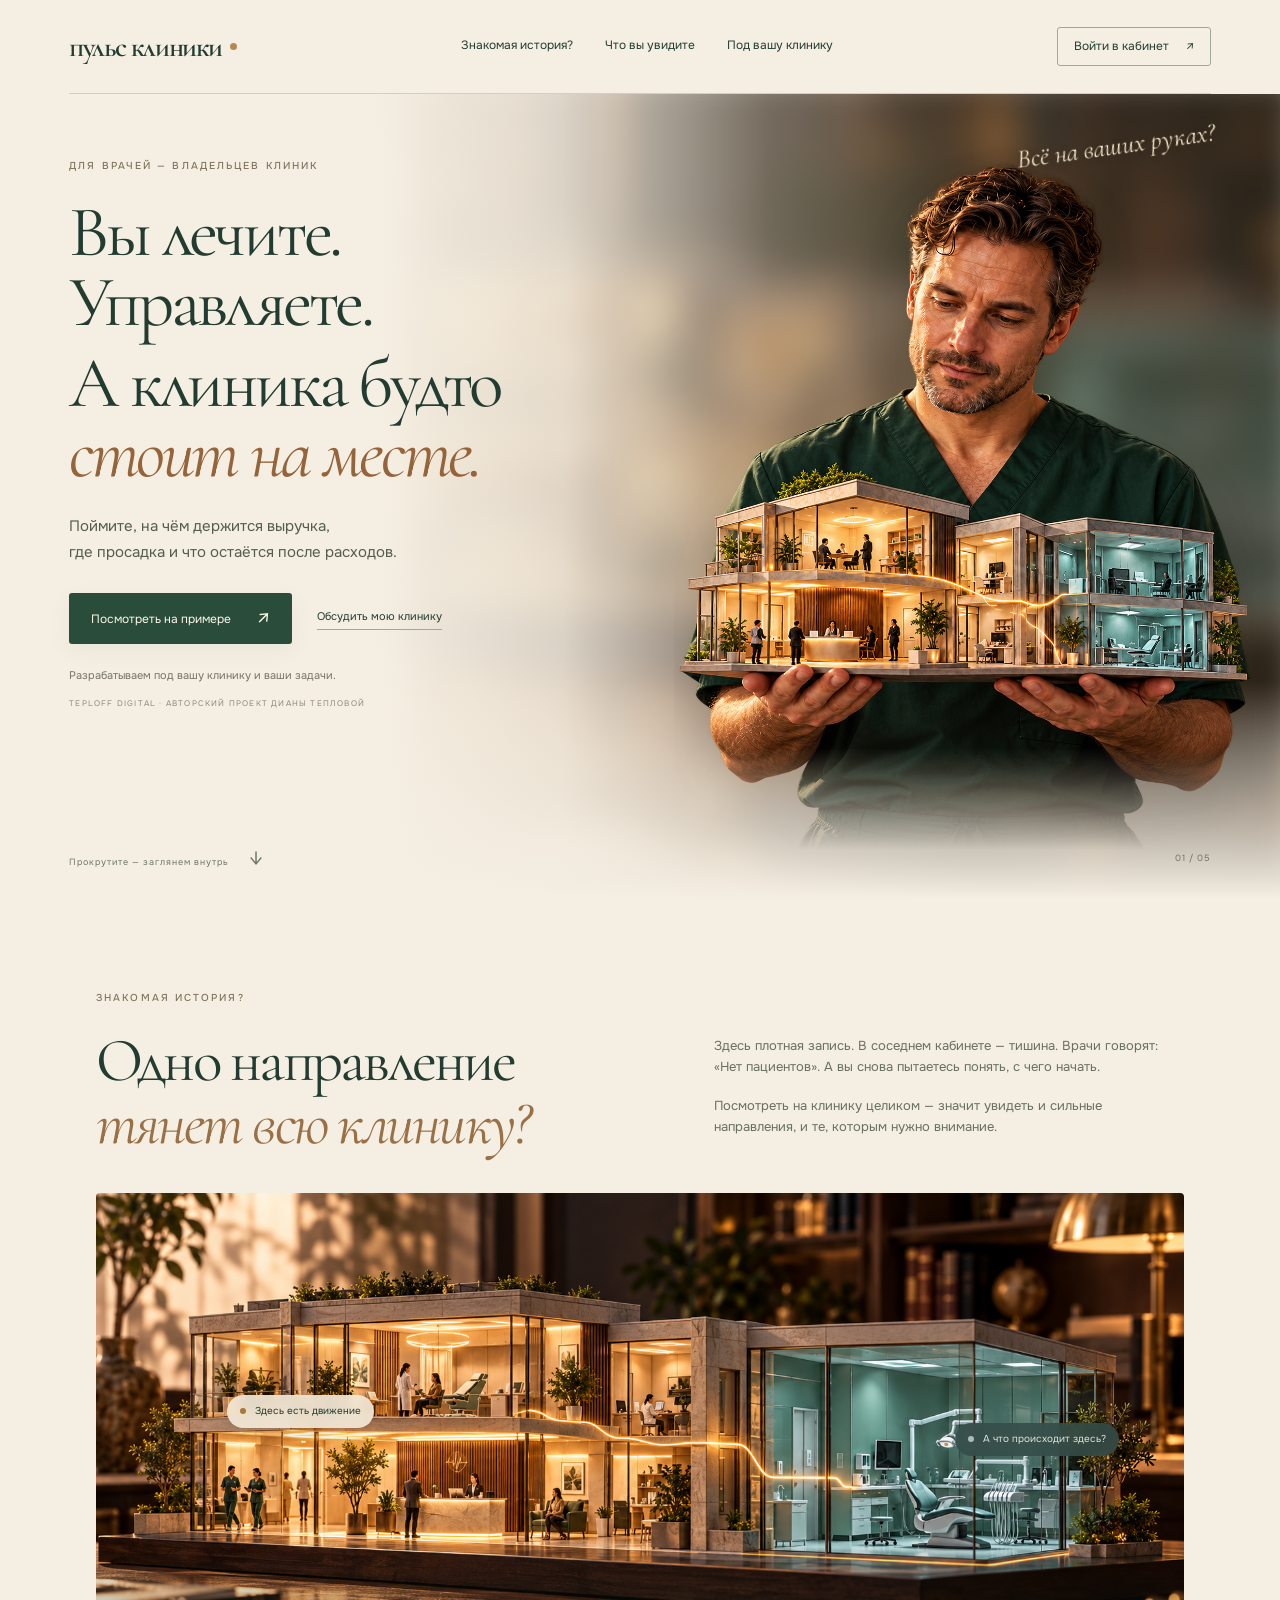
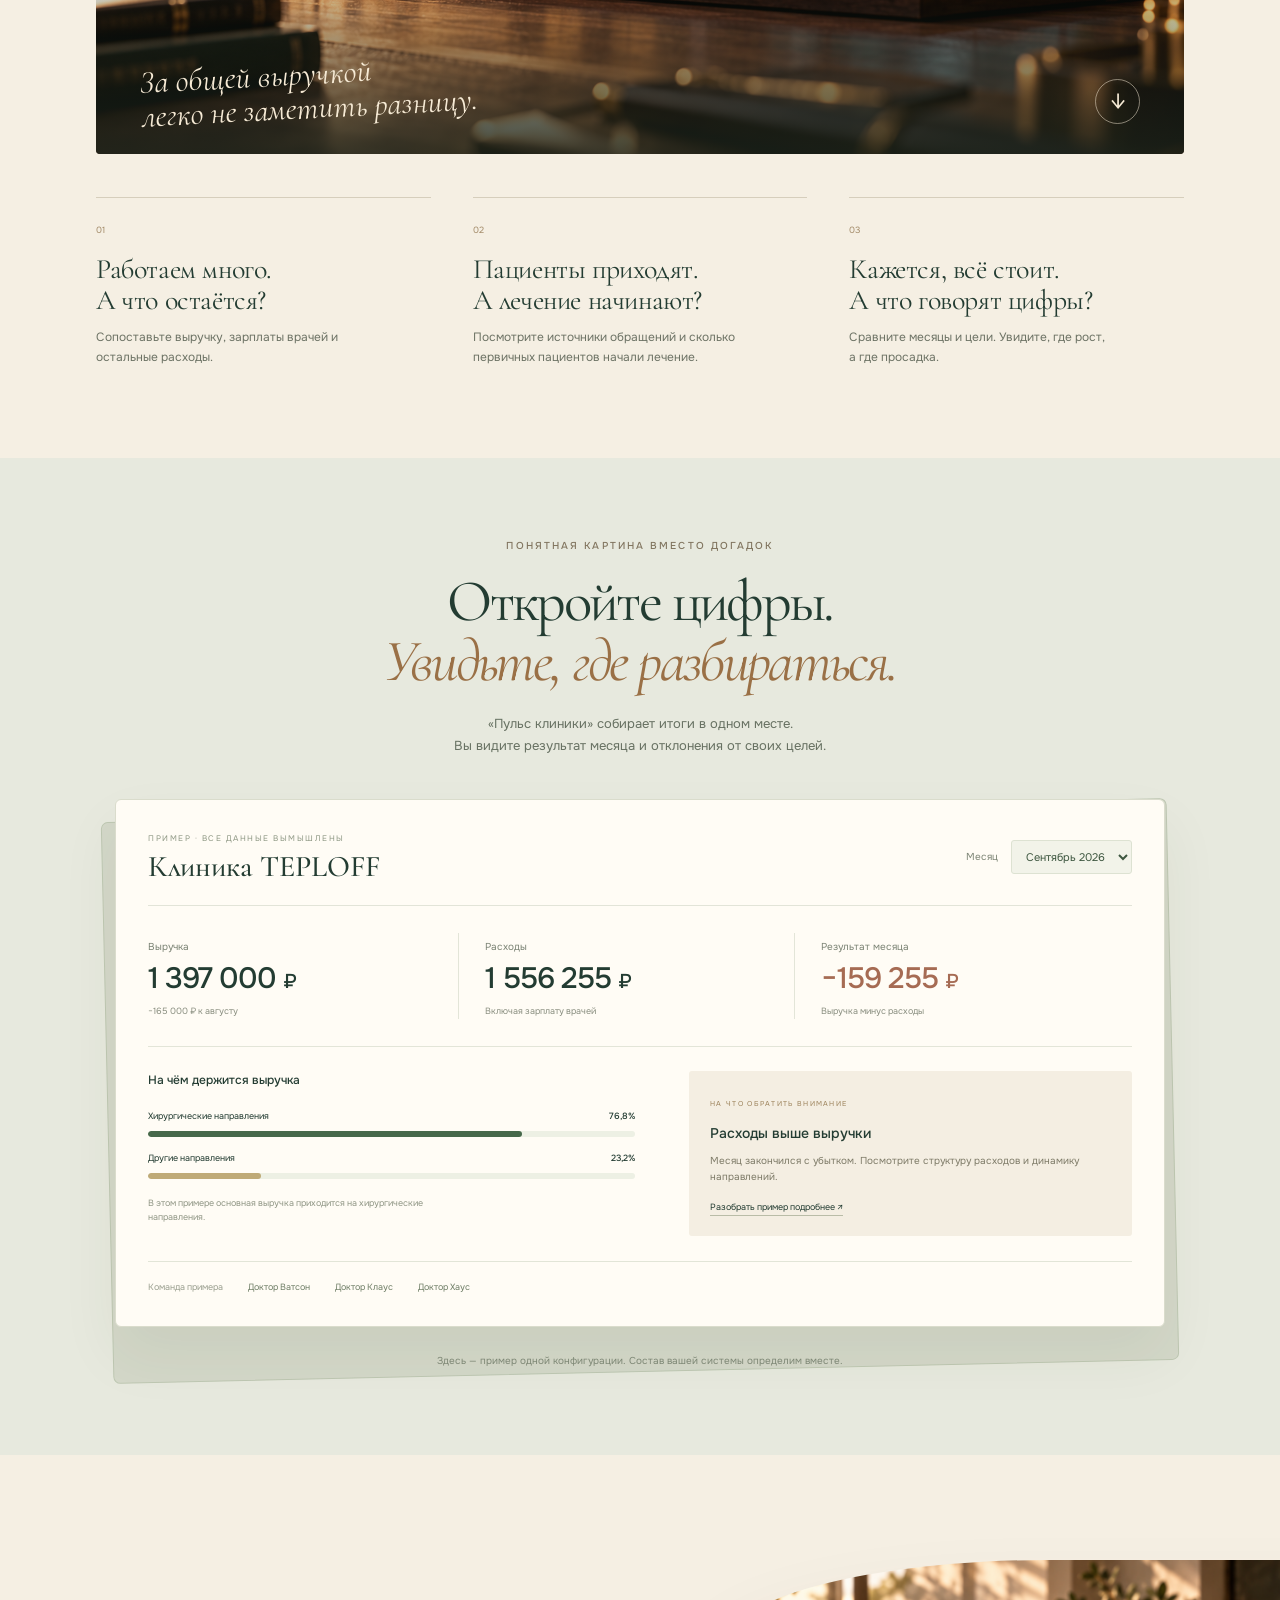
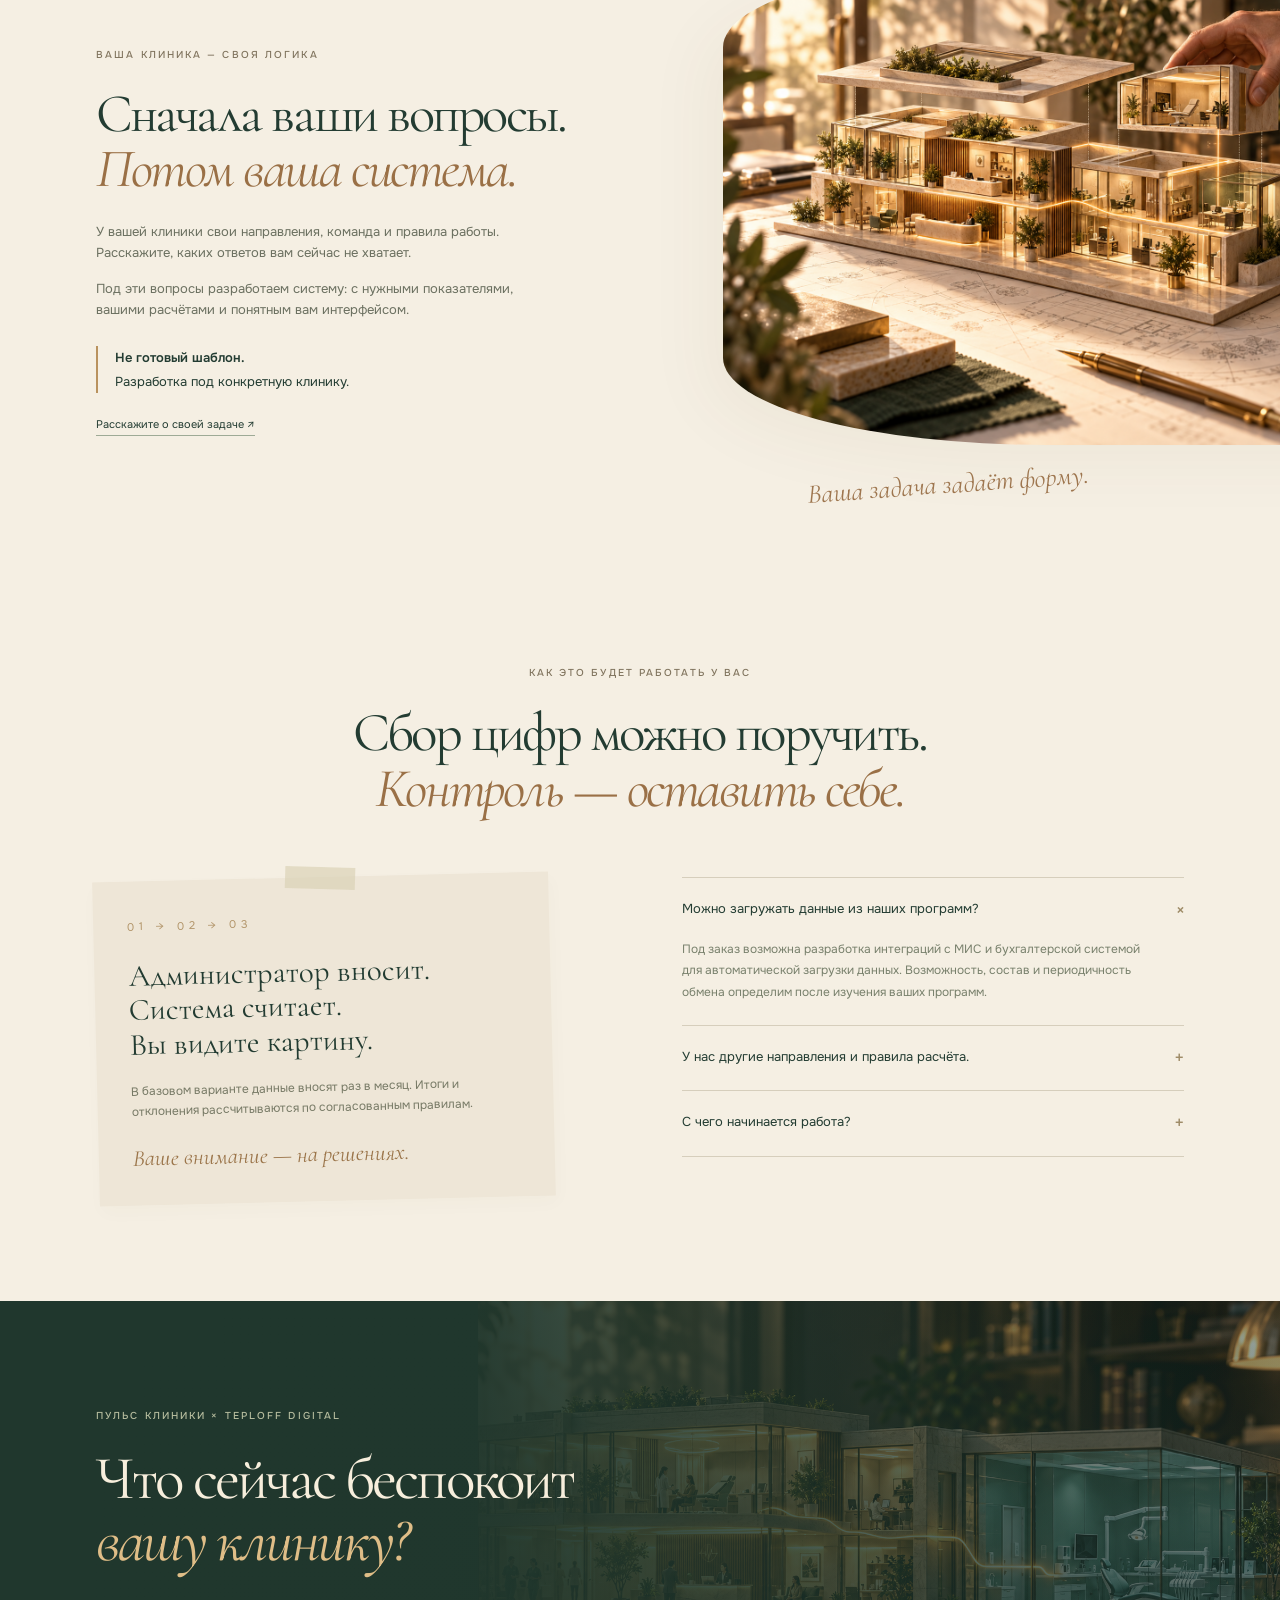
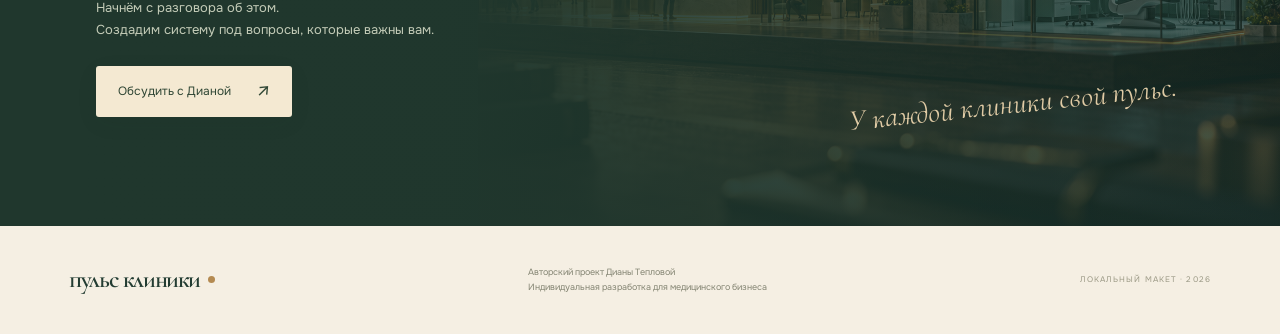
==== index.html @ 42676256 "Add standalone Pulse Clinic design preview" ====
<!doctype html><html lang="ru"><head><meta charset="utf-8"><meta name="viewport" content="width=device-width,initial-scale=1"><meta name="robots" content="noindex,nofollow"><title>Пульс клиники — вся клиника на ваших руках</title><meta name="description" content="Поймите, на чём держится выручка клиники, где просадка и что остаётся после расходов. Индивидуальная разработка под задачи собственника."><meta property="og:title" content="Пульс клиники — ваша клиника, ваша система"><meta property="og:description" content="Поймите, на чём держится выручка и что остаётся после расходов. Разработка под конкретную клинику и вопросы её владельца."><meta property="og:type" content="website"><meta property="og:image" content="assets/two-wings.png"><meta name="theme-color" content="#f5efe3"><link rel="icon" type="image/svg+xml" href="assets/favicon.svg"><link rel="preconnect" href="https://fonts.googleapis.com"><link rel="stylesheet" href="https://fonts.googleapis.com/css2?family=Onest:wght@400;500;600&family=Cormorant+Garamond:ital,wght@0,400;0,500;0,600;1,400;1,500&display=swap"><link rel="stylesheet" href="style.css?v=6"></head><body>
<header class="header"><a href="#top" class="brand" aria-label="Пульс клиники — на главную">пульс клиники<span class="brand-dot"></span></a><nav aria-label="Навигация"><a href="#pain">Знакомая история?</a><a href="#picture">Что вы увидите</a><a href="#bespoke">Под вашу клинику</a></nav><a class="login" href="https://пульс-клиники.рф/" target="_blank" rel="noopener">Войти в кабинет <span>↗</span></a></header>
<main><section class="hero" id="top"><div class="hero-atmosphere" aria-hidden="true"></div><div class="hero-shade" aria-hidden="true"></div><div class="hero-copy"><p class="eyebrow">ДЛЯ ВРАЧЕЙ — ВЛАДЕЛЬЦЕВ КЛИНИК</p><h1>Вы лечите.<br>Управляете.<br><span class="hero-last">А клиника будто<br><em>стоит на месте.</em></span></h1><p class="lead">Поймите, на чём держится выручка,<br class="desktop"> где просадка и что остаётся после расходов.</p><div class="hero-actions"><a class="button green" href="demo.html">Посмотреть на примере <span>↗</span></a><a class="underlink" href="#contact">Обсудить мою клинику</a></div><p class="hero-footnote">Разрабатываем под вашу клинику и ваши задачи.<br><span>TEPLOFF DIGITAL · АВТОРСКИЙ ПРОЕКТ ДИАНЫ ТЕПЛОВОЙ</span></p></div>
<div class="doctor-scene" role="img" aria-label="Вымышленный врач держит миниатюрную клинику. Врач и макет неподвижны, по фасаду проходит золотой световой пульс."><img class="doctor-static" src="assets/doctor.png" alt="" width="1120" height="1400" fetchpriority="high"><div class="light-effects"><svg class="light-path" viewBox="0 0 1120 1400" aria-hidden="true"><defs><filter id="glow"><feGaussianBlur stdDeviation="6"/></filter><linearGradient id="gold"><stop stop-color="#ffc16b"/><stop offset=".45" stop-color="#fff9d5"/><stop offset="1" stop-color="#ffcc83"/></linearGradient><path id="heartbeat" d="M30 866 C170 850 330 836 450 848 S555 887 606 895 L632 874 L655 917 L683 850 L706 899 C746 911 739 878 788 882 L1085 906"/></defs><use href="#heartbeat" class="pulse-line pulse-halo"/><use href="#heartbeat" class="pulse-line pulse-core"/></svg><div class="clinic-flare" aria-hidden="true"></div></div></div>
<div class="hero-handwriting" aria-hidden="true">Всё на ваших руках?</div><div class="hero-bottom"><a href="#pain">Прокрутите — заглянем внутрь <span>↓</span></a><span>01 / 05</span></div></section>
<section class="story section" id="pain"><div class="story-intro reveal"><p class="eyebrow">ЗНАКОМАЯ ИСТОРИЯ?</p><h2>Одно направление<br><em>тянет всю клинику?</em></h2><div class="story-description"><p>Здесь плотная запись. В соседнем кабинете — тишина. Врачи говорят: «Нет пациентов». А вы снова пытаетесь понять, с чего начать.</p><p>Посмотреть на клинику целиком — значит увидеть и сильные направления, и те, которым нужно внимание.</p></div></div><div class="wings-stage reveal"><img src="assets/two-wings.png" alt="Миниатюрная клиника: слева занятые кабинеты в тёплом свете, справа пустующий кабинет в прохладном свете" width="1672" height="941" loading="lazy"><div class="wings-dark"></div><div class="room-note room-busy"><span></span> Здесь есть движение</div><div class="room-note room-quiet"><span></span> А что происходит здесь?</div><div class="wings-caption"><span class="handwritten">За общей выручкой<br>легко не заметить разницу.</span><a class="circle-link" href="#picture" aria-label="Перейти к примеру показателей">↓</a></div></div><div class="questions reveal"><article><span>01</span><h3>Работаем много.<br>А что остаётся?</h3><p>Сопоставьте выручку, зарплаты врачей и остальные расходы.</p></article><article><span>02</span><h3>Пациенты приходят.<br>А лечение начинают?</h3><p>Посмотрите источники обращений и сколько первичных пациентов начали лечение.</p></article><article><span>03</span><h3>Кажется, всё стоит.<br>А что говорят цифры?</h3><p>Сравните месяцы и цели. Увидите, где рост, а где просадка.</p></article></div></section>
<section class="picture-section" id="picture"><div class="picture-heading reveal"><p class="eyebrow">ПОНЯТНАЯ КАРТИНА ВМЕСТО ДОГАДОК</p><h2>Откройте цифры.<br><em>Увидьте, где разбираться.</em></h2><p>«Пульс клиники» собирает итоги в одном месте.<br>Вы видите результат месяца и отклонения от своих целей.</p></div><div class="report-wrap reveal"><div class="report"><div class="report-top"><div><p class="report-tag">ПРИМЕР · ВСЕ ДАННЫЕ ВЫМЫШЛЕНЫ</p><h3>Клиника TEPLOFF</h3></div><label class="month-label">Месяц<select id="month"><option value="sep">Сентябрь 2026</option><option value="aug">Август 2026</option></select></label></div><div class="metrics" aria-live="polite"><div><span>Выручка</span><strong id="revenue">1 397 000 <small>₽</small></strong><p id="delta">−165 000 ₽ к августу</p></div><div><span>Расходы</span><strong id="expenses">1 556 255 <small>₽</small></strong><p>Включая зарплату врачей</p></div><div><span>Результат месяца</span><strong class="loss" id="profit">−159 255 <small>₽</small></strong><p>Выручка минус расходы</p></div></div><div class="report-columns"><div class="directions"><h4>На чём держится выручка</h4><div class="direction-row"><span>Хирургические направления</span><b id="surgery-share">76,8%</b></div><div class="bar"><i id="surgery-bar" style="width:76.8%"></i></div><div class="direction-row"><span>Другие направления</span><b id="other-share">23,2%</b></div><div class="bar other"><i id="other-bar" style="width:23.2%"></i></div><p>В этом примере основная выручка приходится на хирургические направления.</p></div><div class="report-signal"><span>НА ЧТО ОБРАТИТЬ ВНИМАНИЕ</span><h4>Расходы выше выручки</h4><p id="signal-copy">Месяц закончился с убытком. Посмотрите структуру расходов и динамику направлений.</p><a href="demo.html">Разобрать пример подробнее ↗</a></div></div><div class="report-doctors"><span>Команда примера</span><span>Доктор Ватсон</span><span>Доктор Клаус</span><span>Доктор Хаус</span></div></div><p class="report-caption">Здесь — пример одной конфигурации. Состав вашей системы определим вместе.</p></div></section>
<section class="bespoke section" id="bespoke"><div class="bespoke-copy reveal"><p class="eyebrow">ВАША КЛИНИКА — СВОЯ ЛОГИКА</p><h2>Сначала ваши вопросы.<br><em>Потом ваша система.</em></h2><p class="body-copy">У вашей клиники свои направления, команда и правила работы. Расскажите, каких ответов вам сейчас не хватает.</p><p class="body-copy">Под эти вопросы разработаем систему: с нужными показателями, вашими расчётами и понятным вам интерфейсом.</p><div class="bespoke-statement"><span>Не готовый шаблон.</span><br>Разработка под конкретную клинику.</div><a class="underlink" href="#contact">Расскажите о своей задаче ↗</a></div><figure class="bespoke-image reveal"><img src="assets/bespoke.png" alt="Рука собирает миниатюрную клинику из отдельных модулей — иллюстрация индивидуальной разработки системы" width="1448" height="1086" loading="lazy"><figcaption>Ваша задача задаёт форму.</figcaption></figure></section>
<section class="workflow section"><div class="workflow-heading reveal"><p class="eyebrow">КАК ЭТО БУДЕТ РАБОТАТЬ У ВАС</p><h2>Сбор цифр можно поручить.<br><em>Контроль — оставить себе.</em></h2></div><div class="workflow-grid"><div class="workflow-note reveal"><span class="note-number">01 → 02 → 03</span><h3>Администратор вносит.<br>Система считает.<br>Вы видите картину.</h3><p>В базовом варианте данные вносят раз в месяц. Итоги и отклонения рассчитываются по согласованным правилам.</p><span class="note-script">Ваше внимание — на решениях.</span></div><div class="faq reveal"><details open><summary>Можно загружать данные из наших программ?<span>+</span></summary><p>Под заказ возможна разработка интеграций с МИС и бухгалтерской системой для автоматической загрузки данных. Возможность, состав и периодичность обмена определим после изучения ваших программ.</p></details><details><summary>У нас другие направления и правила расчёта.<span>+</span></summary><p>Это и станет отправной точкой. До разработки обсудим структуру клиники, нужные показатели, правила расчёта и пожелания владельца к интерфейсу.</p></details><details><summary>С чего начинается работа?<span>+</span></summary><p>С разговора о том, что вас беспокоит. Затем согласуем состав системы и покажем макет. После разработки проверим расчёты и поможем начать работу.</p></details></div></div></section>
<section class="contact" id="contact"><div class="contact-photo" aria-hidden="true"></div><div class="contact-content reveal"><p class="eyebrow">ПУЛЬС КЛИНИКИ × TEPLOFF DIGITAL</p><h2>Что сейчас беспокоит<br><em>вашу клинику?</em></h2><p>Начнём с разговора об этом.<br>Создадим систему под вопросы, которые важны вам.</p><a class="button cream" href="https://t.me/TeplovaDiana" target="_blank" rel="noopener">Обсудить с Дианой <span>↗</span></a><div class="signature">У каждой клиники свой пульс.</div></div></section></main>
<footer><a href="#top" class="brand">пульс клиники<span class="brand-dot"></span></a><p>Авторский проект Дианы Тепловой<br>Индивидуальная разработка для медицинского бизнеса</p><span>ЛОКАЛЬНЫЙ МАКЕТ · 2026</span></footer><script src="script.js?v=6"></script></body></html>
---- style.css ----
:root{--paper:#f5efe3;--ink:#233c32;--muted:#76796d;--gold:#ae7b3e;--line:#d6cebc;--serif:'Cormorant Garamond',Georgia,serif;--sans:'Onest',Arial,sans-serif}*{box-sizing:border-box}html{scroll-behavior:smooth;scroll-padding-top:25px}body{margin:0;background:var(--paper);color:var(--ink);font:15px/1.65 var(--sans);-webkit-font-smoothing:antialiased}a{color:inherit;text-decoration:none}button,select{font:inherit}button,a,summary,select{-webkit-tap-highlight-color:transparent}button{cursor:pointer}a:focus-visible,button:focus-visible,summary:focus-visible,select:focus-visible{outline:2px solid #b8884e;outline-offset:6px}img{max-width:100%;display:block}h1,h2,h3,h4,p,figure{margin:0}h1,h2{font-family:var(--serif);font-weight:400;letter-spacing:-.045em;line-height:1.02}h2{font-size:clamp(44px,4.8vw,70px)}em{font-weight:400;color:#9a7046}::selection{background:#dcc79f;color:#183829}.header{height:94px;margin:0 5.4%;display:flex;align-items:center;justify-content:space-between;border-bottom:1px solid var(--line);position:relative;z-index:10;gap:24px}.brand{font-family:var(--serif);font-size:29px;font-weight:600;letter-spacing:-1.4px;white-space:nowrap;display:flex;align-items:center;gap:8px}.brand-dot{display:inline-block;background:#b48a51;width:7px;height:7px;border-radius:50%}.header nav{display:flex;gap:32px;font-size:12px}.header nav a{border-bottom:1px solid transparent;transition:border-color .2s}.header nav a:hover{border-color:var(--gold)}.login{font-size:12px;border:1px solid #9aab99;padding:9px 16px;border-radius:3px}.login span{margin-left:14px}.hero{position:relative;min-height:805px;overflow:hidden;isolation:isolate}.hero-atmosphere{position:absolute;inset:0 0 0 33%;z-index:-3;background:linear-gradient(100deg,#b6aa8d55,#352e21a8),url('assets/two-wings.png') 65% 35%/cover;filter:blur(18px);transform:scale(1.06)}.hero-shade{position:absolute;inset:0;z-index:-2;background:linear-gradient(90deg,var(--paper) 2%,#f5efe3fa 29%,#f5efe3d4 44%,#f5efe340 60%,#f5efe300 76%),linear-gradient(0deg,var(--paper) 0%,#f5efe300 27%)}.hero-copy{position:relative;z-index:4;padding:64px 0 145px 5.4%;width:57%;pointer-events:none}.hero-copy a{pointer-events:auto}.eyebrow{font:500 10px/1.6 var(--sans);letter-spacing:2.1px;color:#80745e;margin-bottom:24px}.hero h1{font-size:clamp(61px,5.6vw,86px);line-height:.98;letter-spacing:-3.2px}.hero-last{display:inline-block;margin-top:10px}.hero h1 em{color:#96643a}.lead{font-size:15px;line-height:1.7;color:#555c4e;max-width:440px;margin-top:25px}.hero-actions{display:flex;align-items:center;gap:25px;margin-top:28px;flex-wrap:wrap}.button{display:inline-flex;gap:26px;align-items:center;justify-content:space-between;padding:16px 22px;border-radius:3px;font-size:12px;line-height:1.5;transition:transform .25s,background .25s;box-shadow:0 6px 25px #173c2b0d}.button:hover{transform:translateY(-3px)}.button span{font-size:19px;line-height:1}.green{background:#294c3b;color:#fff8e9}.green:hover{background:#183e2d}.underlink{font-size:11px;border-bottom:1px solid #9eaa96;padding-bottom:4px}.hero-footnote{font-size:11px;line-height:1.8;color:#747465;margin-top:22px}.hero-footnote span{font-size:8px;letter-spacing:1.2px;color:#8f8775;display:inline-block;margin-top:10px}.doctor-scene{position:absolute;z-index:2;width:54%;max-width:790px;right:-1%;bottom:-18px;aspect-ratio:1120/1400;filter:drop-shadow(0 20px 20px #49371a24)}.doctor-scene img{width:100%;height:auto}.doctor-static{mask-image:none;-webkit-mask-image:none}.light-effects{position:absolute;inset:0;pointer-events:none}.light-path{position:absolute;inset:0;width:100%;height:100%;overflow:visible;pointer-events:none}.pulse-line{stroke:url(#gold);fill:none;stroke-linecap:round;stroke-dasharray:170 1500;stroke-dashoffset:200;opacity:0;animation:pulse 11s ease-in-out infinite}.pulse-halo{stroke-width:14;filter:url(#glow)}.pulse-core{stroke-width:2.5}.clinic-flare{position:absolute;left:55%;top:58%;width:29%;aspect-ratio:1;transform:translate(-50%,-50%);background:radial-gradient(ellipse,#fffbe3 0%,#fff9c9c4 4%,#ffb43d66 16%,#f6a7441c 38%,transparent 67%);mix-blend-mode:screen;opacity:0;animation:flare 11s ease-in-out infinite;pointer-events:none}.clinic-flare:after{content:'';position:absolute;inset:44% -40%;background:radial-gradient(ellipse,#fffce8,#ffc25288 14%,transparent 68%);filter:blur(2px)}.hero-handwriting{position:absolute;z-index:3;right:6%;top:49px;color:#f6e9cd;font:italic 26px/1.1 var(--serif);transform:rotate(-8deg);text-shadow:0 1px 12px #392d20}.motion-controls{position:absolute;z-index:5;bottom:82px;right:6%;display:flex;gap:8px}.motion-controls button{border:1px solid #a2a68e99;background:#f7f1e1d9;backdrop-filter:blur(8px);border-radius:30px;padding:8px 13px;color:#344c39;font-size:11px}.motion-controls button:first-letter{font-size:17px}.motion-controls button:hover{background:#fff8e8}.hero-bottom{position:absolute;z-index:5;bottom:24px;left:5.4%;right:5.4%;display:flex;justify-content:space-between;align-items:center;color:#6f7766;font-size:9px;letter-spacing:1px}.hero-bottom a span{display:inline-block;margin-left:17px;font-size:20px}.hero-bottom>span{font-size:9px}.motion-paused .pulse-line,.motion-paused .clinic-flare,.motion-hidden .pulse-line,.motion-hidden .clinic-flare{animation-play-state:paused}.motion-reset .pulse-line,.motion-reset .clinic-flare{animation:none!important}@keyframes pulse{0%,28%{opacity:0;stroke-dashoffset:200}30%{opacity:1}46%{opacity:1;stroke-dashoffset:-1200}50%,100%{opacity:0;stroke-dashoffset:-1250}}@keyframes flare{0%,34%,45%,100%{opacity:0;transform:translate(-50%,-50%) scale(.5)}38%{opacity:.95;transform:translate(-50%,-50%) scale(1.25)}42%{opacity:.15;transform:translate(-50%,-50%) scale(1.65)}}.section{padding:105px 7.5%;max-width:1600px;margin:0 auto}.story{padding-top:91px;padding-bottom:90px}.story-intro{display:grid;grid-template-columns:1.06fr 1fr;column-gap:11%;align-items:start;margin-bottom:38px}.story-intro .eyebrow{grid-column:1/-1}.story-description{font-size:13px;color:#687062;padding-top:5px}.story-description p+p{margin-top:17px}.wings-stage{position:relative;overflow:hidden;aspect-ratio:1.94;border-radius:4px}.wings-stage img{width:100%;height:100%;object-fit:cover;transition:transform 1.8s ease}.wings-stage:hover img{transform:scale(1.025)}.wings-dark{position:absolute;inset:0;background:linear-gradient(0deg,#1c241bd4,transparent 38%)}.room-note{position:absolute;top:36%;font-size:10px;background:#f4ebdbe6;padding:8px 13px;box-shadow:0 4px 30px #0002;border-radius:30px;backdrop-filter:blur(5px)}.room-note span{width:6px;height:6px;display:inline-block;border-radius:50%;margin-right:6px;background:#ac7839}.room-busy{left:12%}.room-quiet{right:6%;top:41%;color:#e1e5d8;background:#354c48e0}.room-quiet span{background:#a9bdc0}.wings-caption{position:absolute;bottom:30px;left:4%;right:4%;color:#f6ead5;display:flex;align-items:end;justify-content:space-between}.handwritten{font:italic 32px/1.05 var(--serif);transform:rotate(-3deg)}.circle-link{width:45px;height:45px;border-radius:50%;border:1px solid #e8ddc888;display:grid;place-items:center;font-size:23px}.questions{display:grid;grid-template-columns:repeat(3,1fr);gap:42px;margin-top:43px}.questions article{border-top:1px solid var(--line);padding-top:18px}.questions article>span{font-size:9px;color:#a28a68}.questions h3{font:400 28px/1.1 var(--serif);letter-spacing:-.4px;margin:13px 0}.questions p{font-size:12px;color:#6d7365;max-width:265px}.picture-section{padding:80px 7.5% 85px;background:#e7e9de;position:relative;overflow:hidden}.picture-heading{text-align:center}.picture-heading .eyebrow{margin-bottom:18px}.picture-heading h2{font-size:clamp(45px,4.6vw,68px)}.picture-heading>p:last-child{margin-top:21px;font-size:13px;color:#677162}.report-wrap{max-width:1050px;margin:43px auto 0;position:relative}.report-wrap:before{content:'';position:absolute;inset:11px -8px -2px;background:#d4d8c9;border:1px solid #bfc8b3;transform:rotate(-1.3deg);border-radius:7px}.report{position:relative;background:#fffcf5;border:1px solid #dadccc;border-radius:6px;padding:32px;box-shadow:0 28px 60px #283f2210}.report-top{display:flex;align-items:center;justify-content:space-between;gap:20px;border-bottom:1px solid #e2e4d8;padding-bottom:23px}.report-tag{font-size:8px;letter-spacing:1.5px;color:#8b9581;margin-bottom:7px}.report h3{font:500 30px/1 var(--serif)}.month-label{color:#7c8474;font-size:10px;display:flex;align-items:center;gap:13px}select{font-size:11px;color:#3e5740;background:#f2f3e9;border:1px solid #dde2d2;border-radius:3px;padding:8px 10px}.metrics{display:grid;grid-template-columns:repeat(3,1fr);padding:27px 0;gap:26px}.metrics>div{border-right:1px solid #e3e5d8}.metrics>div:last-child{border:0}.metrics span{font-size:10px;color:#7b8374}.metrics strong{display:block;font-size:clamp(21px,2.3vw,32px);line-height:1.4;font-weight:500;letter-spacing:-1px}.metrics small{font-size:20px}.metrics p{font-size:9px;color:#8a8f80;margin-top:5px}.metrics .loss{color:#a66b53}.report-columns{border-top:1px solid #e3e5d8;padding-top:24px;display:grid;grid-template-columns:1.1fr 1fr;gap:54px}.report h4{font-size:12px;font-weight:500;margin-bottom:18px}.direction-row{display:flex;justify-content:space-between;gap:15px;font-size:9px}.direction-row b{font-weight:500}.bar{background:#edf0e4;height:6px;margin:7px 0 14px;border-radius:4px;overflow:hidden}.bar i{display:block;height:100%;background:#46684a;border-radius:4px;transition:width .7s ease}.bar.other i{background:#bfaa77}.directions>p{font-size:9px;color:#919786;margin-top:17px;max-width:300px}.report-signal{background:#f4eee2;padding:18px 21px;border-radius:3px}.report-signal>span{font-size:7px;letter-spacing:1.3px;color:#9b8159}.report-signal h4{font-size:14px;margin:8px 0}.report-signal p{font-size:10px;color:#7e7b68}.report-signal a{display:inline-block;font-size:9px;border-bottom:1px solid #b9bca7;margin-top:14px}.report-doctors{display:flex;gap:25px;margin-top:25px;padding-top:18px;border-top:1px solid #e2e5d7;font-size:9px;color:#6f7e66;flex-wrap:wrap}.report-doctors span:first-child{color:#9a9f8f}.report-caption{position:relative;text-align:center;font-size:10px;color:#7d8775;margin-top:26px}.bespoke{display:grid;grid-template-columns:1.04fr 1fr;gap:4%;align-items:center;overflow:hidden;padding-right:0}.bespoke-copy{padding-right:10px}.bespoke h2{font-size:clamp(43px,4.25vw,64px)}.body-copy{font-size:13px;color:#6b7060;max-width:425px;margin-top:23px}.body-copy+.body-copy{margin-top:14px}.bespoke-statement{font-size:13px;line-height:1.8;margin:26px 0 18px;padding-left:17px;border-left:2px solid #b9925e}.bespoke-statement span{font-weight:600}.bespoke-image{position:relative;margin-right:-16%;padding-bottom:35px}.bespoke-image img{width:100%;border-radius:50% 0 0 50% / 18% 0 0 18%;box-shadow:-20px 20px 65px #6543220b}.bespoke-image figcaption{font:italic 27px/1 var(--serif);color:#9e764f;transform:rotate(-4deg);margin:16px 0 0 13%}.workflow{padding-top:37px;padding-bottom:100px}.workflow-heading{text-align:center}.workflow-heading h2{font-size:clamp(43px,4.3vw,62px)}.workflow-grid{display:grid;grid-template-columns:1fr 1.1fr;gap:12%;margin-top:60px;align-items:start}.workflow-note{position:relative;background:#eee6d7;padding:32px 34px;transform:rotate(-1.4deg);box-shadow:2px 7px 18px #4b4b2b06}.workflow-note:before{content:'';position:absolute;width:70px;height:22px;background:#d8cfb199;top:-10px;left:calc(50% - 35px);transform:rotate(3deg)}.note-number{font-size:11px;letter-spacing:5px;color:#b2956a}.workflow-note h3{font:400 31px/1.12 var(--serif);margin:20px 0}.workflow-note p{font-size:12px;color:#767965}.note-script{font:italic 23px/1.3 var(--serif);display:block;color:#9b754a;margin-top:22px}.faq details{border-top:1px solid var(--line);padding:21px 0}.faq details:last-child{border-bottom:1px solid var(--line)}.faq summary{display:flex;justify-content:space-between;align-items:start;gap:20px;cursor:pointer;font-size:13px;list-style:none;line-height:1.6}.faq summary::-webkit-details-marker{display:none}.faq summary span{font-size:19px;line-height:1.2;color:#9f8c68}.faq details[open] summary span{transform:rotate(45deg)}.faq details p{font-size:12px;color:#78806c;margin:17px 30px 0 0;line-height:1.8}.contact{position:relative;overflow:hidden;isolation:isolate;color:#f7eedc;background:#20372d;min-height:525px;display:flex;align-items:center}.contact-photo{position:absolute;inset:0 0 0 38%;z-index:-2;background:url('assets/two-wings.png') 60% 52%/cover;opacity:.65;transform:scale(1.02)}.contact:after{content:'';position:absolute;inset:0;z-index:-1;background:linear-gradient(90deg,#20372d 5%,#20372dfa 35%,#20372d83 67%,#20372d24),linear-gradient(0deg,#132b28c2,transparent)}.contact-content{padding:65px 7.5% 68px;width:100%}.contact .eyebrow{color:#b7bd9f}.contact h2{font-size:clamp(48px,4.8vw,70px)}.contact h2 em{color:#dfbd87}.contact p:not(.eyebrow){font-size:13px;color:#c4ccb8;margin-top:24px}.cream{background:#f4e9d2;color:#2f4634;margin-top:26px}.signature{position:absolute;right:8%;bottom:65px;font:italic 29px/1.1 var(--serif);color:#e0cba5;transform:rotate(-6deg)}footer{padding:33px 5.4%;display:flex;align-items:center;justify-content:space-between;gap:30px}footer .brand{font-size:25px}footer p{font-size:9px;color:#858674}footer>span{font-size:8px;letter-spacing:1.1px;color:#9a9884}.js .reveal{opacity:0;transform:translateY(22px);transition:opacity .85s ease,transform .85s ease}.js .reveal.visible{opacity:1;transform:translateY(0)}.js .workflow-note.visible{transform:rotate(-1.4deg)}
@media(min-width:1600px){.hero-copy{padding-left:max(5.4%,calc((100vw - 1420px)/2))}.hero{min-height:930px}.doctor-scene{right:6%}.hero-handwriting{right:10%}}
@media(max-width:1100px){.header nav{gap:18px;font-size:10px}.hero{min-height:770px}.hero-copy{width:60%;padding-top:62px}.hero h1{font-size:65px}.doctor-scene{width:58%;right:-7%;bottom:23px}.hero-actions{gap:15px;max-width:330px}.hero-handwriting{font-size:22px}.hero-shade{background:linear-gradient(90deg,var(--paper) 0%,#f5efe3f5 30%,#f5efe3b5 47%,transparent 72%),linear-gradient(0deg,var(--paper),transparent 28%)}.section{padding-left:6%;padding-right:6%}.story-intro{gap:5%}.story h2{font-size:50px}.questions{gap:25px}.bespoke{padding-right:0}.bespoke-copy h2{font-size:49px}.bespoke-image{margin-right:-12%}.workflow-grid{gap:7%}.signature{font-size:25px;right:5%;bottom:50px}}
@media(max-width:760px){.header{height:75px;margin:0 6%;gap:12px}.header .brand{font-size:25px}.header nav{display:none}.login{font-size:10px;padding:7px 10px}.login span{margin-left:6px}.hero{min-height:1120px}.hero-copy{padding:39px 6% 0;width:100%;pointer-events:none}.eyebrow{font-size:8px;letter-spacing:1.5px;margin-bottom:19px}.hero h1{font-size:clamp(51px,9vw,70px);letter-spacing:-2px;line-height:.98}.hero-last{margin-top:8px}.hero .lead{font-size:12px;max-width:300px;margin-top:18px}.hero-actions{max-width:none;gap:17px;margin-top:22px}.button{padding:14px 17px;font-size:10px;gap:15px}.hero-actions .underlink{font-size:9px}.hero-footnote{font-size:10px;margin-top:16px}.hero-footnote span{font-size:6.5px;letter-spacing:.8px;margin-top:6px}.hero-atmosphere{inset:450px -15% 0 0;filter:blur(14px)}.hero-shade{background:linear-gradient(180deg,var(--paper) 0%,var(--paper) 40%,#f5efe3a0 53%,#f5efe31a 75%,var(--paper) 100%)}.doctor-scene{width:85%;max-width:520px;right:1%;bottom:50px}.hero-handwriting{top:auto;bottom:475px;left:7%;right:auto;font-size:22px;max-width:125px;transform:rotate(-8deg);color:#8d724b;text-shadow:none}.motion-controls{bottom:57px;right:6%}.motion-controls button{font-size:9px;padding:6px 10px}.hero-bottom{left:6%;right:6%;bottom:16px;font-size:7px}.hero-bottom a span{font-size:17px;margin-left:9px}.section{padding:65px 6%}.story-intro{display:block;margin-bottom:27px}.story h2{font-size:43px}.story-description{font-size:12px;margin-top:22px;max-width:470px}.story-description p+p{margin-top:12px}.wings-stage{aspect-ratio:1.25}.wings-stage img{object-position:53% center}.room-note{font-size:7px;padding:6px 9px}.room-busy{left:6%;top:30%}.room-quiet{right:5%;top:48%}.room-note span{width:4px;height:4px;margin-right:3px}.wings-caption{bottom:19px;left:6%;right:6%}.handwritten{font-size:24px}.circle-link{width:33px;height:33px;font-size:18px}.questions{grid-template-columns:1fr;gap:25px;margin-top:28px}.questions article{display:grid;grid-template-columns:25px 1fr;column-gap:12px;padding-top:17px}.questions article>span{grid-row:1/3;padding-top:3px}.questions h3{font-size:27px;margin:0 0 9px}.questions p{max-width:340px;font-size:12px}.picture-section{padding:60px 5%}.picture-heading h2{font-size:41px}.picture-heading>p:last-child{font-size:11px;margin-top:18px}.report-wrap{margin-top:30px}.report{padding:20px 16px}.report-top{display:block;padding-bottom:18px}.report h3{font-size:28px}.report-tag{font-size:6px;letter-spacing:1.1px}.month-label{margin-top:16px;justify-content:space-between;font-size:9px}.month-label select{font-size:10px}.metrics{gap:12px;grid-template-columns:1fr 1fr;padding:19px 0;row-gap:18px}.metrics>div:nth-child(2){border:0}.metrics>div:last-child{grid-column:1/-1;border-top:1px solid #e3e5d8;padding-top:13px}.metrics strong{font-size:25px}.metrics small{font-size:16px}.metrics span,.metrics p{font-size:8px}.report-columns{grid-template-columns:1fr;gap:20px;padding-top:20px}.report h4{font-size:11px}.direction-row{font-size:9px}.directions>p{font-size:9px}.report-signal{padding:17px}.report-signal h4{font-size:13px}.report-doctors{gap:7px 13px;font-size:8px;margin-top:18px;padding-top:14px}.report-doctors span:first-child{flex-basis:100%}.report-caption{font-size:9px;margin-top:20px;padding:0 13px}.bespoke{grid-template-columns:1fr;gap:34px;overflow:hidden;padding-bottom:57px}.bespoke-copy h2{font-size:43px}.body-copy{font-size:12px;max-width:450px}.bespoke-statement{font-size:12px}.bespoke-image{margin:0 -9% 0 3%;padding-bottom:0}.bespoke-image img{border-radius:44% 0 0 44% / 12% 0 0 12%}.bespoke-image figcaption{font-size:25px;margin-left:8%}.workflow{padding-top:25px}.workflow-heading{text-align:left}.workflow-heading h2{font-size:40px}.workflow-grid{grid-template-columns:1fr;gap:40px;margin-top:35px}.workflow-note{padding:28px 25px}.workflow-note h3{font-size:31px}.faq details{padding:18px 0}.faq summary{font-size:12px}.faq details p{font-size:11px}.contact{min-height:540px}.contact-content{padding:60px 6% 145px}.contact h2{font-size:43px}.contact p:not(.eyebrow){font-size:11px}.contact-photo{inset:180px -30% 0 4%;opacity:.5;background-position:75% 50%}.contact:after{background:linear-gradient(180deg,#20372d 0%,#20372def 25%,#20372d80 62%,#20372d20),linear-gradient(90deg,#20372d,transparent)}.signature{right:8%;bottom:55px;font-size:26px}.contact .eyebrow{font-size:7px}footer{padding:28px 6%;flex-wrap:wrap;gap:17px}footer .brand{font-size:25px}footer p{font-size:8px}footer>span{flex-basis:100%;font-size:7px}}
@media(max-width:420px){.hero{min-height:1030px}.hero-copy{padding-top:34px}.hero h1{font-size:52px}.hero-actions{gap:15px 12px}.hero-actions .underlink{font-size:8px}.hero-footnote{font-size:9px}.doctor-scene{width:105%;right:-10%;bottom:60px}.hero-handwriting{bottom:450px;font-size:20px;left:6%}.hero-atmosphere{top:450px}.hero-shade{background:linear-gradient(180deg,var(--paper) 0%,var(--paper) 45%,#f5efe3b0 57%,#f5efe300 76%,var(--paper) 100%)}.hero-bottom{font-size:6.5px}.hero .lead{font-size:11px}.story h2,.bespoke-copy h2{font-size:39px}.picture-heading h2{font-size:38px}.workflow-heading h2{font-size:36px}.contact h2{font-size:39px}}
@media(prefers-reduced-motion:reduce){html{scroll-behavior:auto}*,*:before,*:after{animation:none!important;transition:none!important}.js .reveal{opacity:1;transform:none}.clinic-flare{display:none}.motion-controls{display:none}}
/* A soft edge lets the illustration dissolve into the paper background. */
.doctor-scene{mask-image:linear-gradient(#000 0%,#000 84%,transparent 98%);-webkit-mask-image:linear-gradient(#000 0%,#000 84%,transparent 98%)}
.bespoke-image img{height:auto}
@media(max-width:360px){.hero h1{font-size:45px}.hero-actions{max-width:240px}.hero{min-height:1040px}.metrics{grid-template-columns:1fr}.metrics>div{border-right:0;border-bottom:1px solid #e3e5d8;padding-bottom:12px}.metrics>div:last-child{border:0;padding:0}.header .brand{font-size:22px}.login{font-size:8px}}

/* Keep the complete portrait inside the hero, with breathing room above the head. */
@media(min-width:761px){.doctor-scene{width:48%;max-width:580px;right:2%;bottom:35px}.hero-handwriting{right:5%;top:38px}}
@media(min-width:1600px){.doctor-scene{max-width:660px;right:6%;bottom:40px}}
@media(max-width:760px){.doctor-scene{width:90%;max-width:430px;right:5%;bottom:60px}}
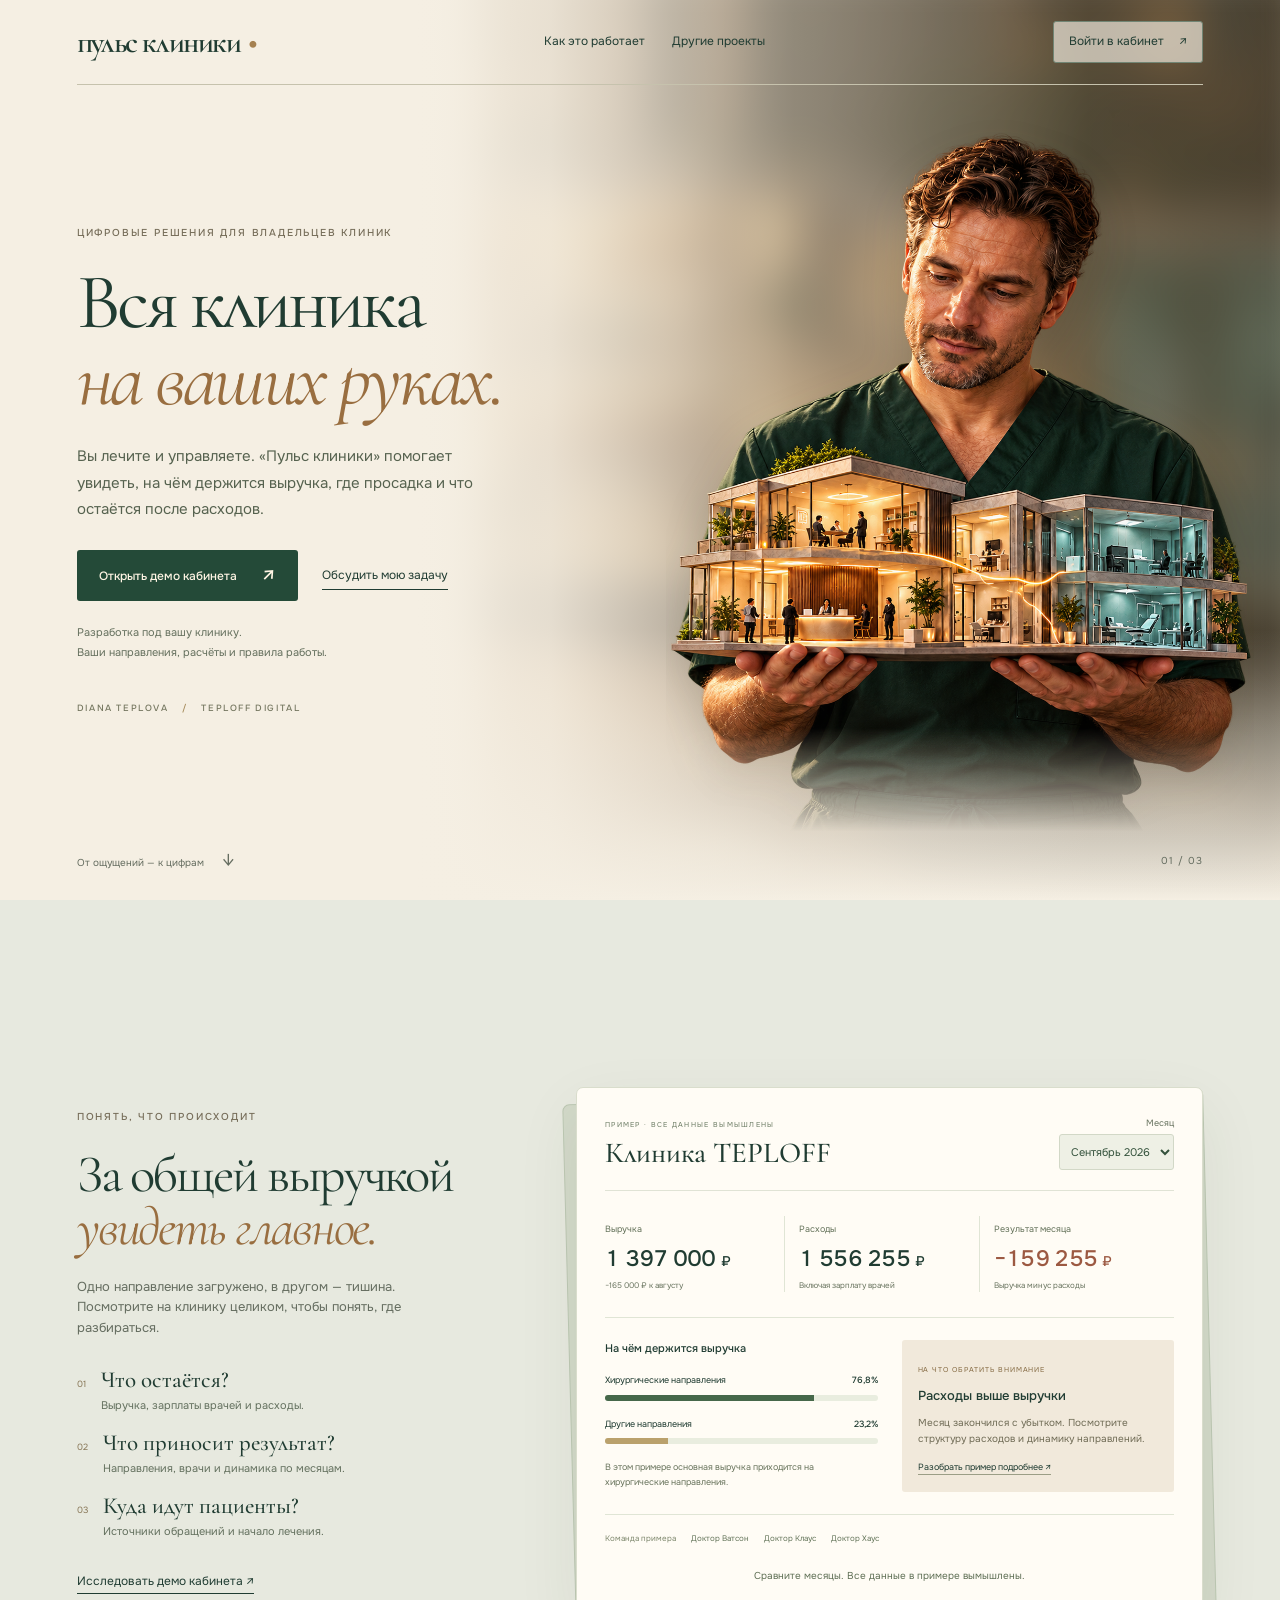
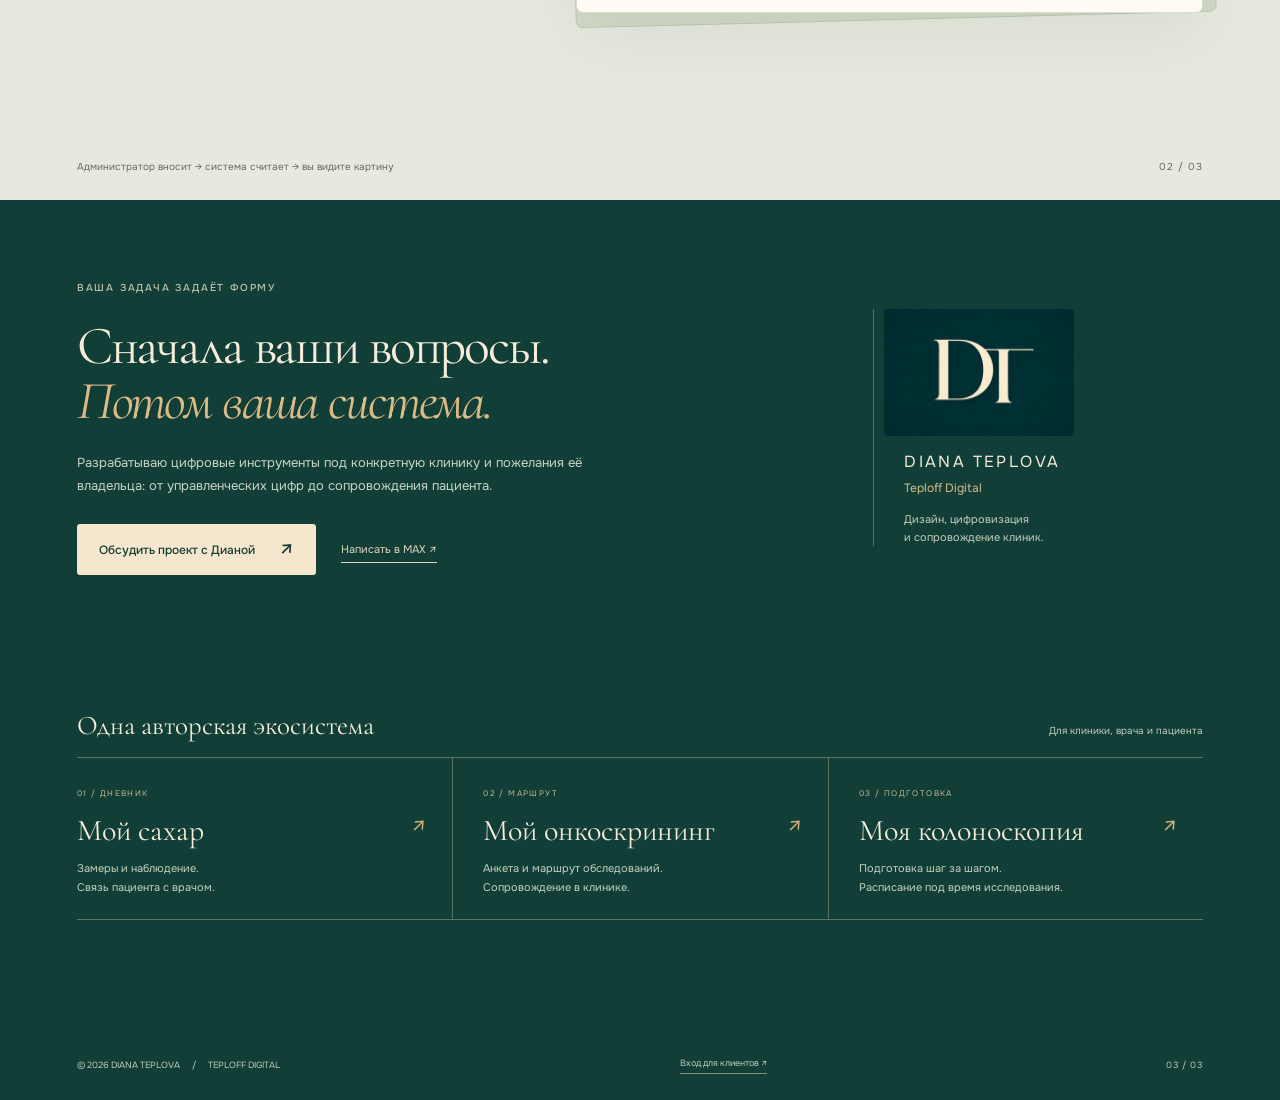
==== commit c6ee7e2d: "Condense landing to three screens and connect Diana Teplova projects" ====
--- a/index.html
+++ b/index.html
@@ -1,11 +1,41 @@
-<!doctype html><html lang="ru"><head><meta charset="utf-8"><meta name="viewport" content="width=device-width,initial-scale=1"><meta name="robots" content="noindex,nofollow"><title>Пульс клиники — вся клиника на ваших руках</title><meta name="description" content="Поймите, на чём держится выручка клиники, где просадка и что остаётся после расходов. Индивидуальная разработка под задачи собственника."><meta property="og:title" content="Пульс клиники — ваша клиника, ваша система"><meta property="og:description" content="Поймите, на чём держится выручка и что остаётся после расходов. Разработка под конкретную клинику и вопросы её владельца."><meta property="og:type" content="website"><meta property="og:image" content="assets/two-wings.png"><meta name="theme-color" content="#f5efe3"><link rel="icon" type="image/svg+xml" href="assets/favicon.svg"><link rel="preconnect" href="https://fonts.googleapis.com"><link rel="stylesheet" href="https://fonts.googleapis.com/css2?family=Onest:wght@400;500;600&family=Cormorant+Garamond:ital,wght@0,400;0,500;0,600;1,400;1,500&display=swap"><link rel="stylesheet" href="style.css?v=6"></head><body>
-<header class="header"><a href="#top" class="brand" aria-label="Пульс клиники — на главную">пульс клиники<span class="brand-dot"></span></a><nav aria-label="Навигация"><a href="#pain">Знакомая история?</a><a href="#picture">Что вы увидите</a><a href="#bespoke">Под вашу клинику</a></nav><a class="login" href="https://пульс-клиники.рф/" target="_blank" rel="noopener">Войти в кабинет <span>↗</span></a></header>
-<main><section class="hero" id="top"><div class="hero-atmosphere" aria-hidden="true"></div><div class="hero-shade" aria-hidden="true"></div><div class="hero-copy"><p class="eyebrow">ДЛЯ ВРАЧЕЙ — ВЛАДЕЛЬЦЕВ КЛИНИК</p><h1>Вы лечите.<br>Управляете.<br><span class="hero-last">А клиника будто<br><em>стоит на месте.</em></span></h1><p class="lead">Поймите, на чём держится выручка,<br class="desktop"> где просадка и что остаётся после расходов.</p><div class="hero-actions"><a class="button green" href="demo.html">Посмотреть на примере <span>↗</span></a><a class="underlink" href="#contact">Обсудить мою клинику</a></div><p class="hero-footnote">Разрабатываем под вашу клинику и ваши задачи.<br><span>TEPLOFF DIGITAL · АВТОРСКИЙ ПРОЕКТ ДИАНЫ ТЕПЛОВОЙ</span></p></div>
+<!doctype html>
+<html lang="ru"><head>
+<meta charset="utf-8"><meta name="viewport" content="width=device-width,initial-scale=1">
+<meta name="robots" content="noindex,nofollow"><meta name="theme-color" content="#f5efe3">
+<title>Пульс клиники — цифровые решения Дианы Тепловой</title>
+<meta name="description" content="Вся клиника в ясной картине: выручка, расходы, направления и пациенты. Индивидуальная разработка Дианы Тепловой под задачи вашей клиники.">
+<meta property="og:title" content="Пульс клиники — вся клиника на ваших руках">
+<meta property="og:description" content="Цифры для решений. Система под вашу клинику. Авторский проект DIANA TEPLOVA / Teploff Digital.">
+<meta property="og:type" content="website"><meta property="og:locale" content="ru_RU">
+<meta property="og:url" content="https://kiri-diana-max.github.io/pulse-clinic-preview/">
+<meta property="og:image" content="https://kiri-diana-max.github.io/pulse-clinic-preview/assets/two-wings.png">
+<link rel="icon" href="assets/dt-icon.png"><link rel="apple-touch-icon" href="assets/dt-icon.png">
+<link rel="preconnect" href="https://fonts.googleapis.com"><link rel="preconnect" href="https://fonts.gstatic.com" crossorigin>
+<link href="https://fonts.googleapis.com/css2?family=Onest:wght@400;500;600;700&family=Cormorant+Garamond:ital,wght@0,400;0,500;0,600;1,400;1,500&display=swap" rel="stylesheet">
+<link rel="stylesheet" href="style.css?v=9">
+</head><body>
+<a class="skip" href="#main">К содержанию</a>
+<main id="main">
+<section class="screen hero" id="top" aria-labelledby="hero-title">
+<header class="header"><a href="#top" class="brand">пульс клиники<span aria-hidden="true">•</span></a><nav aria-label="Основная навигация"><a href="#picture">Как это работает</a><a href="#projects">Другие проекты</a></nav><a class="login" href="https://пульс-клиники.рф/">Войти в кабинет <span aria-hidden="true">↗</span></a></header>
+<div class="hero-atmosphere" aria-hidden="true"></div><div class="hero-shade" aria-hidden="true"></div>
+<div class="hero-copy"><p class="eyebrow">ЦИФРОВЫЕ РЕШЕНИЯ ДЛЯ ВЛАДЕЛЬЦЕВ КЛИНИК</p><h1 id="hero-title">Вся клиника<br><em>на ваших руках.</em></h1><p class="lead">Вы лечите и управляете. «Пульс клиники» помогает увидеть, на чём держится выручка, где просадка и что остаётся после расходов.</p><div class="hero-actions"><a class="button green" href="demo.html">Открыть демо кабинета <span aria-hidden="true">↗</span></a><a class="underlink" href="#projects">Обсудить мою задачу</a></div><p class="hero-footnote">Разработка под вашу клинику.<br>Ваши направления, расчёты и правила работы.</p><p class="author-line">DIANA TEPLOVA <span>/</span> TEPLOFF DIGITAL</p></div>
 <div class="doctor-scene" role="img" aria-label="Вымышленный врач держит миниатюрную клинику. Врач и макет неподвижны, по фасаду проходит золотой световой пульс."><img class="doctor-static" src="assets/doctor.png" alt="" width="1120" height="1400" fetchpriority="high"><div class="light-effects"><svg class="light-path" viewBox="0 0 1120 1400" aria-hidden="true"><defs><filter id="glow"><feGaussianBlur stdDeviation="6"/></filter><linearGradient id="gold"><stop stop-color="#ffc16b"/><stop offset=".45" stop-color="#fff9d5"/><stop offset="1" stop-color="#ffcc83"/></linearGradient><path id="heartbeat" d="M30 866 C170 850 330 836 450 848 S555 887 606 895 L632 874 L655 917 L683 850 L706 899 C746 911 739 878 788 882 L1085 906"/></defs><use href="#heartbeat" class="pulse-line pulse-halo"/><use href="#heartbeat" class="pulse-line pulse-core"/></svg><div class="clinic-flare" aria-hidden="true"></div></div></div>
-<div class="hero-handwriting" aria-hidden="true">Всё на ваших руках?</div><div class="hero-bottom"><a href="#pain">Прокрутите — заглянем внутрь <span>↓</span></a><span>01 / 05</span></div></section>
-<section class="story section" id="pain"><div class="story-intro reveal"><p class="eyebrow">ЗНАКОМАЯ ИСТОРИЯ?</p><h2>Одно направление<br><em>тянет всю клинику?</em></h2><div class="story-description"><p>Здесь плотная запись. В соседнем кабинете — тишина. Врачи говорят: «Нет пациентов». А вы снова пытаетесь понять, с чего начать.</p><p>Посмотреть на клинику целиком — значит увидеть и сильные направления, и те, которым нужно внимание.</p></div></div><div class="wings-stage reveal"><img src="assets/two-wings.png" alt="Миниатюрная клиника: слева занятые кабинеты в тёплом свете, справа пустующий кабинет в прохладном свете" width="1672" height="941" loading="lazy"><div class="wings-dark"></div><div class="room-note room-busy"><span></span> Здесь есть движение</div><div class="room-note room-quiet"><span></span> А что происходит здесь?</div><div class="wings-caption"><span class="handwritten">За общей выручкой<br>легко не заметить разницу.</span><a class="circle-link" href="#picture" aria-label="Перейти к примеру показателей">↓</a></div></div><div class="questions reveal"><article><span>01</span><h3>Работаем много.<br>А что остаётся?</h3><p>Сопоставьте выручку, зарплаты врачей и остальные расходы.</p></article><article><span>02</span><h3>Пациенты приходят.<br>А лечение начинают?</h3><p>Посмотрите источники обращений и сколько первичных пациентов начали лечение.</p></article><article><span>03</span><h3>Кажется, всё стоит.<br>А что говорят цифры?</h3><p>Сравните месяцы и цели. Увидите, где рост, а где просадка.</p></article></div></section>
-<section class="picture-section" id="picture"><div class="picture-heading reveal"><p class="eyebrow">ПОНЯТНАЯ КАРТИНА ВМЕСТО ДОГАДОК</p><h2>Откройте цифры.<br><em>Увидьте, где разбираться.</em></h2><p>«Пульс клиники» собирает итоги в одном месте.<br>Вы видите результат месяца и отклонения от своих целей.</p></div><div class="report-wrap reveal"><div class="report"><div class="report-top"><div><p class="report-tag">ПРИМЕР · ВСЕ ДАННЫЕ ВЫМЫШЛЕНЫ</p><h3>Клиника TEPLOFF</h3></div><label class="month-label">Месяц<select id="month"><option value="sep">Сентябрь 2026</option><option value="aug">Август 2026</option></select></label></div><div class="metrics" aria-live="polite"><div><span>Выручка</span><strong id="revenue">1 397 000 <small>₽</small></strong><p id="delta">−165 000 ₽ к августу</p></div><div><span>Расходы</span><strong id="expenses">1 556 255 <small>₽</small></strong><p>Включая зарплату врачей</p></div><div><span>Результат месяца</span><strong class="loss" id="profit">−159 255 <small>₽</small></strong><p>Выручка минус расходы</p></div></div><div class="report-columns"><div class="directions"><h4>На чём держится выручка</h4><div class="direction-row"><span>Хирургические направления</span><b id="surgery-share">76,8%</b></div><div class="bar"><i id="surgery-bar" style="width:76.8%"></i></div><div class="direction-row"><span>Другие направления</span><b id="other-share">23,2%</b></div><div class="bar other"><i id="other-bar" style="width:23.2%"></i></div><p>В этом примере основная выручка приходится на хирургические направления.</p></div><div class="report-signal"><span>НА ЧТО ОБРАТИТЬ ВНИМАНИЕ</span><h4>Расходы выше выручки</h4><p id="signal-copy">Месяц закончился с убытком. Посмотрите структуру расходов и динамику направлений.</p><a href="demo.html">Разобрать пример подробнее ↗</a></div></div><div class="report-doctors"><span>Команда примера</span><span>Доктор Ватсон</span><span>Доктор Клаус</span><span>Доктор Хаус</span></div></div><p class="report-caption">Здесь — пример одной конфигурации. Состав вашей системы определим вместе.</p></div></section>
-<section class="bespoke section" id="bespoke"><div class="bespoke-copy reveal"><p class="eyebrow">ВАША КЛИНИКА — СВОЯ ЛОГИКА</p><h2>Сначала ваши вопросы.<br><em>Потом ваша система.</em></h2><p class="body-copy">У вашей клиники свои направления, команда и правила работы. Расскажите, каких ответов вам сейчас не хватает.</p><p class="body-copy">Под эти вопросы разработаем систему: с нужными показателями, вашими расчётами и понятным вам интерфейсом.</p><div class="bespoke-statement"><span>Не готовый шаблон.</span><br>Разработка под конкретную клинику.</div><a class="underlink" href="#contact">Расскажите о своей задаче ↗</a></div><figure class="bespoke-image reveal"><img src="assets/bespoke.png" alt="Рука собирает миниатюрную клинику из отдельных модулей — иллюстрация индивидуальной разработки системы" width="1448" height="1086" loading="lazy"><figcaption>Ваша задача задаёт форму.</figcaption></figure></section>
-<section class="workflow section"><div class="workflow-heading reveal"><p class="eyebrow">КАК ЭТО БУДЕТ РАБОТАТЬ У ВАС</p><h2>Сбор цифр можно поручить.<br><em>Контроль — оставить себе.</em></h2></div><div class="workflow-grid"><div class="workflow-note reveal"><span class="note-number">01 → 02 → 03</span><h3>Администратор вносит.<br>Система считает.<br>Вы видите картину.</h3><p>В базовом варианте данные вносят раз в месяц. Итоги и отклонения рассчитываются по согласованным правилам.</p><span class="note-script">Ваше внимание — на решениях.</span></div><div class="faq reveal"><details open><summary>Можно загружать данные из наших программ?<span>+</span></summary><p>Под заказ возможна разработка интеграций с МИС и бухгалтерской системой для автоматической загрузки данных. Возможность, состав и периодичность обмена определим после изучения ваших программ.</p></details><details><summary>У нас другие направления и правила расчёта.<span>+</span></summary><p>Это и станет отправной точкой. До разработки обсудим структуру клиники, нужные показатели, правила расчёта и пожелания владельца к интерфейсу.</p></details><details><summary>С чего начинается работа?<span>+</span></summary><p>С разговора о том, что вас беспокоит. Затем согласуем состав системы и покажем макет. После разработки проверим расчёты и поможем начать работу.</p></details></div></div></section>
-<section class="contact" id="contact"><div class="contact-photo" aria-hidden="true"></div><div class="contact-content reveal"><p class="eyebrow">ПУЛЬС КЛИНИКИ × TEPLOFF DIGITAL</p><h2>Что сейчас беспокоит<br><em>вашу клинику?</em></h2><p>Начнём с разговора об этом.<br>Создадим систему под вопросы, которые важны вам.</p><a class="button cream" href="https://t.me/TeplovaDiana" target="_blank" rel="noopener">Обсудить с Дианой <span>↗</span></a><div class="signature">У каждой клиники свой пульс.</div></div></section></main>
-<footer><a href="#top" class="brand">пульс клиники<span class="brand-dot"></span></a><p>Авторский проект Дианы Тепловой<br>Индивидуальная разработка для медицинского бизнеса</p><span>ЛОКАЛЬНЫЙ МАКЕТ · 2026</span></footer><script src="script.js?v=6"></script></body></html>
+
+
+<div class="screen-bottom"><a href="#picture">От ощущений — к цифрам <span aria-hidden="true">↓</span></a><span>01 / 03</span></div>
+</section>
+<section class="screen picture-section" id="picture" aria-labelledby="picture-title">
+<div class="picture-layout"><div class="picture-copy"><p class="eyebrow">ПОНЯТЬ, ЧТО ПРОИСХОДИТ</p><h2 id="picture-title">За общей выручкой <br><em>увидеть главное.</em></h2><p class="body-copy">Одно направление загружено, в другом — тишина. Посмотрите на клинику целиком, чтобы понять, где разбираться.</p><ol class="value-list"><li><span>01</span><div><h3>Что остаётся?</h3><p>Выручка, зарплаты врачей и расходы.</p></div></li><li><span>02</span><div><h3>Что приносит результат?</h3><p>Направления, врачи и динамика по месяцам.</p></div></li><li><span>03</span><div><h3>Куда идут пациенты?</h3><p>Источники обращений и начало лечения.</p></div></li></ol><a class="underlink" href="demo.html">Исследовать демо кабинета ↗</a></div>
+<div class="report-wrap"><div class="report"><div class="report-top"><div><p class="report-tag">ПРИМЕР · ВСЕ ДАННЫЕ ВЫМЫШЛЕНЫ</p><h3>Клиника TEPLOFF</h3></div><label class="month-label">Месяц<select id="month"><option value="sep">Сентябрь 2026</option><option value="aug">Август 2026</option></select></label></div><div class="metrics" aria-live="polite"><div><span>Выручка</span><strong id="revenue">1 397 000 <small>₽</small></strong><p id="delta">−165 000 ₽ к августу</p></div><div><span>Расходы</span><strong id="expenses">1 556 255 <small>₽</small></strong><p>Включая зарплату врачей</p></div><div><span>Результат месяца</span><strong class="loss" id="profit">−159 255 <small>₽</small></strong><p>Выручка минус расходы</p></div></div><div class="report-columns"><div class="directions"><h4>На чём держится выручка</h4><div class="direction-row"><span>Хирургические направления</span><b id="surgery-share">76,8%</b></div><div class="bar"><i id="surgery-bar" style="width:76.8%"></i></div><div class="direction-row"><span>Другие направления</span><b id="other-share">23,2%</b></div><div class="bar other"><i id="other-bar" style="width:23.2%"></i></div><p>В этом примере основная выручка приходится на хирургические направления.</p></div><div class="report-signal"><span>НА ЧТО ОБРАТИТЬ ВНИМАНИЕ</span><h4>Расходы выше выручки</h4><p id="signal-copy">Месяц закончился с убытком. Посмотрите структуру расходов и динамику направлений.</p><a href="demo.html">Разобрать пример подробнее ↗</a></div></div><div class="report-doctors"><span>Команда примера</span><span>Доктор Ватсон</span><span>Доктор Клаус</span><span>Доктор Хаус</span></div><p class="report-caption">Сравните месяцы. Все данные в примере вымышлены.</p></div></div>
+<div class="screen-bottom"><span>Администратор вносит → система считает → вы видите картину</span><span>02 / 03</span></div>
+</section>
+<section class="screen projects-section" id="projects" aria-labelledby="projects-title">
+<div class="projects-top"><div class="bespoke-copy"><p class="eyebrow">ВАША ЗАДАЧА ЗАДАЁТ ФОРМУ</p><h2 id="projects-title">Сначала ваши вопросы.<br><em>Потом ваша система.</em></h2><p class="body-copy">Разрабатываю цифровые инструменты под конкретную клинику и пожелания её владельца: от управленческих цифр до сопровождения пациента.</p><div class="contact-actions"><a class="button cream" href="https://t.me/TeplovaDiana" target="_blank" rel="noopener">Обсудить проект с Дианой <span aria-hidden="true">↗</span></a><a class="underlink" href="https://max.ru/u/f9LHodD0cOLcwr7TEXHJgzF7_OTyidBCJzruAQJrygDSXhCocEeqkbdzC9g" target="_blank" rel="noopener">Написать в MAX ↗</a></div></div><aside class="author-card"><img src="assets/diana-teplova.png" alt="Монограмма DT — Диана Теплова" width="1536" height="1024" loading="lazy"><div><p class="author-name">DIANA TEPLOVA</p><p>Teploff Digital</p><p class="author-description">Дизайн, цифровизация<br>и сопровождение клиник.</p></div></aside></div>
+<div class="ecosystem"><div class="ecosystem-heading"><h3>Одна авторская экосистема</h3><p>Для клиники, врача и пациента</p></div><div class="project-links">
+<a class="project" href="https://мой-сахар.рф/" target="_blank" rel="noopener"><span class="project-no">01 / ДНЕВНИК</span><h4>Мой сахар <span aria-hidden="true">↗</span></h4><p>Замеры и наблюдение. <br>Связь пациента с врачом.</p></a>
+<a class="project" href="https://мой-онкоскрининг.рф/" target="_blank" rel="noopener"><span class="project-no">02 / МАРШРУТ</span><h4>Мой онкоскрининг <span aria-hidden="true">↗</span></h4><p>Анкета и маршрут обследований. <br>Сопровождение в клинике.</p></a>
+<a class="project" href="https://моя-колоноскопия.рф/" target="_blank" rel="noopener"><span class="project-no">03 / ПОДГОТОВКА</span><h4>Моя колоноскопия <span aria-hidden="true">↗</span></h4><p>Подготовка шаг за шагом. <br>Расписание под время исследования.</p></a>
+</div></div>
+<footer><span>© 2026 DIANA TEPLOVA <span class="footer-divider">/</span> TEPLOFF DIGITAL</span><a href="https://пульс-клиники.рф/">Вход для клиентов ↗</a><span>03 / 03</span></footer>
+</section></main><script src="script.js?v=9"></script></body></html>
--- a/style.css
+++ b/style.css
@@ -1,15 +1,14 @@
-:root{--paper:#f5efe3;--ink:#233c32;--muted:#76796d;--gold:#ae7b3e;--line:#d6cebc;--serif:'Cormorant Garamond',Georgia,serif;--sans:'Onest',Arial,sans-serif}*{box-sizing:border-box}html{scroll-behavior:smooth;scroll-padding-top:25px}body{margin:0;background:var(--paper);color:var(--ink);font:15px/1.65 var(--sans);-webkit-font-smoothing:antialiased}a{color:inherit;text-decoration:none}button,select{font:inherit}button,a,summary,select{-webkit-tap-highlight-color:transparent}button{cursor:pointer}a:focus-visible,button:focus-visible,summary:focus-visible,select:focus-visible{outline:2px solid #b8884e;outline-offset:6px}img{max-width:100%;display:block}h1,h2,h3,h4,p,figure{margin:0}h1,h2{font-family:var(--serif);font-weight:400;letter-spacing:-.045em;line-height:1.02}h2{font-size:clamp(44px,4.8vw,70px)}em{font-weight:400;color:#9a7046}::selection{background:#dcc79f;color:#183829}.header{height:94px;margin:0 5.4%;display:flex;align-items:center;justify-content:space-between;border-bottom:1px solid var(--line);position:relative;z-index:10;gap:24px}.brand{font-family:var(--serif);font-size:29px;font-weight:600;letter-spacing:-1.4px;white-space:nowrap;display:flex;align-items:center;gap:8px}.brand-dot{display:inline-block;background:#b48a51;width:7px;height:7px;border-radius:50%}.header nav{display:flex;gap:32px;font-size:12px}.header nav a{border-bottom:1px solid transparent;transition:border-color .2s}.header nav a:hover{border-color:var(--gold)}.login{font-size:12px;border:1px solid #9aab99;padding:9px 16px;border-radius:3px}.login span{margin-left:14px}.hero{position:relative;min-height:805px;overflow:hidden;isolation:isolate}.hero-atmosphere{position:absolute;inset:0 0 0 33%;z-index:-3;background:linear-gradient(100deg,#b6aa8d55,#352e21a8),url('assets/two-wings.png') 65% 35%/cover;filter:blur(18px);transform:scale(1.06)}.hero-shade{position:absolute;inset:0;z-index:-2;background:linear-gradient(90deg,var(--paper) 2%,#f5efe3fa 29%,#f5efe3d4 44%,#f5efe340 60%,#f5efe300 76%),linear-gradient(0deg,var(--paper) 0%,#f5efe300 27%)}.hero-copy{position:relative;z-index:4;padding:64px 0 145px 5.4%;width:57%;pointer-events:none}.hero-copy a{pointer-events:auto}.eyebrow{font:500 10px/1.6 var(--sans);letter-spacing:2.1px;color:#80745e;margin-bottom:24px}.hero h1{font-size:clamp(61px,5.6vw,86px);line-height:.98;letter-spacing:-3.2px}.hero-last{display:inline-block;margin-top:10px}.hero h1 em{color:#96643a}.lead{font-size:15px;line-height:1.7;color:#555c4e;max-width:440px;margin-top:25px}.hero-actions{display:flex;align-items:center;gap:25px;margin-top:28px;flex-wrap:wrap}.button{display:inline-flex;gap:26px;align-items:center;justify-content:space-between;padding:16px 22px;border-radius:3px;font-size:12px;line-height:1.5;transition:transform .25s,background .25s;box-shadow:0 6px 25px #173c2b0d}.button:hover{transform:translateY(-3px)}.button span{font-size:19px;line-height:1}.green{background:#294c3b;color:#fff8e9}.green:hover{background:#183e2d}.underlink{font-size:11px;border-bottom:1px solid #9eaa96;padding-bottom:4px}.hero-footnote{font-size:11px;line-height:1.8;color:#747465;margin-top:22px}.hero-footnote span{font-size:8px;letter-spacing:1.2px;color:#8f8775;display:inline-block;margin-top:10px}.doctor-scene{position:absolute;z-index:2;width:54%;max-width:790px;right:-1%;bottom:-18px;aspect-ratio:1120/1400;filter:drop-shadow(0 20px 20px #49371a24)}.doctor-scene img{width:100%;height:auto}.doctor-static{mask-image:none;-webkit-mask-image:none}.light-effects{position:absolute;inset:0;pointer-events:none}.light-path{position:absolute;inset:0;width:100%;height:100%;overflow:visible;pointer-events:none}.pulse-line{stroke:url(#gold);fill:none;stroke-linecap:round;stroke-dasharray:170 1500;stroke-dashoffset:200;opacity:0;animation:pulse 11s ease-in-out infinite}.pulse-halo{stroke-width:14;filter:url(#glow)}.pulse-core{stroke-width:2.5}.clinic-flare{position:absolute;left:55%;top:58%;width:29%;aspect-ratio:1;transform:translate(-50%,-50%);background:radial-gradient(ellipse,#fffbe3 0%,#fff9c9c4 4%,#ffb43d66 16%,#f6a7441c 38%,transparent 67%);mix-blend-mode:screen;opacity:0;animation:flare 11s ease-in-out infinite;pointer-events:none}.clinic-flare:after{content:'';position:absolute;inset:44% -40%;background:radial-gradient(ellipse,#fffce8,#ffc25288 14%,transparent 68%);filter:blur(2px)}.hero-handwriting{position:absolute;z-index:3;right:6%;top:49px;color:#f6e9cd;font:italic 26px/1.1 var(--serif);transform:rotate(-8deg);text-shadow:0 1px 12px #392d20}.motion-controls{position:absolute;z-index:5;bottom:82px;right:6%;display:flex;gap:8px}.motion-controls button{border:1px solid #a2a68e99;background:#f7f1e1d9;backdrop-filter:blur(8px);border-radius:30px;padding:8px 13px;color:#344c39;font-size:11px}.motion-controls button:first-letter{font-size:17px}.motion-controls button:hover{background:#fff8e8}.hero-bottom{position:absolute;z-index:5;bottom:24px;left:5.4%;right:5.4%;display:flex;justify-content:space-between;align-items:center;color:#6f7766;font-size:9px;letter-spacing:1px}.hero-bottom a span{display:inline-block;margin-left:17px;font-size:20px}.hero-bottom>span{font-size:9px}.motion-paused .pulse-line,.motion-paused .clinic-flare,.motion-hidden .pulse-line,.motion-hidden .clinic-flare{animation-play-state:paused}.motion-reset .pulse-line,.motion-reset .clinic-flare{animation:none!important}@keyframes pulse{0%,28%{opacity:0;stroke-dashoffset:200}30%{opacity:1}46%{opacity:1;stroke-dashoffset:-1200}50%,100%{opacity:0;stroke-dashoffset:-1250}}@keyframes flare{0%,34%,45%,100%{opacity:0;transform:translate(-50%,-50%) scale(.5)}38%{opacity:.95;transform:translate(-50%,-50%) scale(1.25)}42%{opacity:.15;transform:translate(-50%,-50%) scale(1.65)}}.section{padding:105px 7.5%;max-width:1600px;margin:0 auto}.story{padding-top:91px;padding-bottom:90px}.story-intro{display:grid;grid-template-columns:1.06fr 1fr;column-gap:11%;align-items:start;margin-bottom:38px}.story-intro .eyebrow{grid-column:1/-1}.story-description{font-size:13px;color:#687062;padding-top:5px}.story-description p+p{margin-top:17px}.wings-stage{position:relative;overflow:hidden;aspect-ratio:1.94;border-radius:4px}.wings-stage img{width:100%;height:100%;object-fit:cover;transition:transform 1.8s ease}.wings-stage:hover img{transform:scale(1.025)}.wings-dark{position:absolute;inset:0;background:linear-gradient(0deg,#1c241bd4,transparent 38%)}.room-note{position:absolute;top:36%;font-size:10px;background:#f4ebdbe6;padding:8px 13px;box-shadow:0 4px 30px #0002;border-radius:30px;backdrop-filter:blur(5px)}.room-note span{width:6px;height:6px;display:inline-block;border-radius:50%;margin-right:6px;background:#ac7839}.room-busy{left:12%}.room-quiet{right:6%;top:41%;color:#e1e5d8;background:#354c48e0}.room-quiet span{background:#a9bdc0}.wings-caption{position:absolute;bottom:30px;left:4%;right:4%;color:#f6ead5;display:flex;align-items:end;justify-content:space-between}.handwritten{font:italic 32px/1.05 var(--serif);transform:rotate(-3deg)}.circle-link{width:45px;height:45px;border-radius:50%;border:1px solid #e8ddc888;display:grid;place-items:center;font-size:23px}.questions{display:grid;grid-template-columns:repeat(3,1fr);gap:42px;margin-top:43px}.questions article{border-top:1px solid var(--line);padding-top:18px}.questions article>span{font-size:9px;color:#a28a68}.questions h3{font:400 28px/1.1 var(--serif);letter-spacing:-.4px;margin:13px 0}.questions p{font-size:12px;color:#6d7365;max-width:265px}.picture-section{padding:80px 7.5% 85px;background:#e7e9de;position:relative;overflow:hidden}.picture-heading{text-align:center}.picture-heading .eyebrow{margin-bottom:18px}.picture-heading h2{font-size:clamp(45px,4.6vw,68px)}.picture-heading>p:last-child{margin-top:21px;font-size:13px;color:#677162}.report-wrap{max-width:1050px;margin:43px auto 0;position:relative}.report-wrap:before{content:'';position:absolute;inset:11px -8px -2px;background:#d4d8c9;border:1px solid #bfc8b3;transform:rotate(-1.3deg);border-radius:7px}.report{position:relative;background:#fffcf5;border:1px solid #dadccc;border-radius:6px;padding:32px;box-shadow:0 28px 60px #283f2210}.report-top{display:flex;align-items:center;justify-content:space-between;gap:20px;border-bottom:1px solid #e2e4d8;padding-bottom:23px}.report-tag{font-size:8px;letter-spacing:1.5px;color:#8b9581;margin-bottom:7px}.report h3{font:500 30px/1 var(--serif)}.month-label{color:#7c8474;font-size:10px;display:flex;align-items:center;gap:13px}select{font-size:11px;color:#3e5740;background:#f2f3e9;border:1px solid #dde2d2;border-radius:3px;padding:8px 10px}.metrics{display:grid;grid-template-columns:repeat(3,1fr);padding:27px 0;gap:26px}.metrics>div{border-right:1px solid #e3e5d8}.metrics>div:last-child{border:0}.metrics span{font-size:10px;color:#7b8374}.metrics strong{display:block;font-size:clamp(21px,2.3vw,32px);line-height:1.4;font-weight:500;letter-spacing:-1px}.metrics small{font-size:20px}.metrics p{font-size:9px;color:#8a8f80;margin-top:5px}.metrics .loss{color:#a66b53}.report-columns{border-top:1px solid #e3e5d8;padding-top:24px;display:grid;grid-template-columns:1.1fr 1fr;gap:54px}.report h4{font-size:12px;font-weight:500;margin-bottom:18px}.direction-row{display:flex;justify-content:space-between;gap:15px;font-size:9px}.direction-row b{font-weight:500}.bar{background:#edf0e4;height:6px;margin:7px 0 14px;border-radius:4px;overflow:hidden}.bar i{display:block;height:100%;background:#46684a;border-radius:4px;transition:width .7s ease}.bar.other i{background:#bfaa77}.directions>p{font-size:9px;color:#919786;margin-top:17px;max-width:300px}.report-signal{background:#f4eee2;padding:18px 21px;border-radius:3px}.report-signal>span{font-size:7px;letter-spacing:1.3px;color:#9b8159}.report-signal h4{font-size:14px;margin:8px 0}.report-signal p{font-size:10px;color:#7e7b68}.report-signal a{display:inline-block;font-size:9px;border-bottom:1px solid #b9bca7;margin-top:14px}.report-doctors{display:flex;gap:25px;margin-top:25px;padding-top:18px;border-top:1px solid #e2e5d7;font-size:9px;color:#6f7e66;flex-wrap:wrap}.report-doctors span:first-child{color:#9a9f8f}.report-caption{position:relative;text-align:center;font-size:10px;color:#7d8775;margin-top:26px}.bespoke{display:grid;grid-template-columns:1.04fr 1fr;gap:4%;align-items:center;overflow:hidden;padding-right:0}.bespoke-copy{padding-right:10px}.bespoke h2{font-size:clamp(43px,4.25vw,64px)}.body-copy{font-size:13px;color:#6b7060;max-width:425px;margin-top:23px}.body-copy+.body-copy{margin-top:14px}.bespoke-statement{font-size:13px;line-height:1.8;margin:26px 0 18px;padding-left:17px;border-left:2px solid #b9925e}.bespoke-statement span{font-weight:600}.bespoke-image{position:relative;margin-right:-16%;padding-bottom:35px}.bespoke-image img{width:100%;border-radius:50% 0 0 50% / 18% 0 0 18%;box-shadow:-20px 20px 65px #6543220b}.bespoke-image figcaption{font:italic 27px/1 var(--serif);color:#9e764f;transform:rotate(-4deg);margin:16px 0 0 13%}.workflow{padding-top:37px;padding-bottom:100px}.workflow-heading{text-align:center}.workflow-heading h2{font-size:clamp(43px,4.3vw,62px)}.workflow-grid{display:grid;grid-template-columns:1fr 1.1fr;gap:12%;margin-top:60px;align-items:start}.workflow-note{position:relative;background:#eee6d7;padding:32px 34px;transform:rotate(-1.4deg);box-shadow:2px 7px 18px #4b4b2b06}.workflow-note:before{content:'';position:absolute;width:70px;height:22px;background:#d8cfb199;top:-10px;left:calc(50% - 35px);transform:rotate(3deg)}.note-number{font-size:11px;letter-spacing:5px;color:#b2956a}.workflow-note h3{font:400 31px/1.12 var(--serif);margin:20px 0}.workflow-note p{font-size:12px;color:#767965}.note-script{font:italic 23px/1.3 var(--serif);display:block;color:#9b754a;margin-top:22px}.faq details{border-top:1px solid var(--line);padding:21px 0}.faq details:last-child{border-bottom:1px solid var(--line)}.faq summary{display:flex;justify-content:space-between;align-items:start;gap:20px;cursor:pointer;font-size:13px;list-style:none;line-height:1.6}.faq summary::-webkit-details-marker{display:none}.faq summary span{font-size:19px;line-height:1.2;color:#9f8c68}.faq details[open] summary span{transform:rotate(45deg)}.faq details p{font-size:12px;color:#78806c;margin:17px 30px 0 0;line-height:1.8}.contact{position:relative;overflow:hidden;isolation:isolate;color:#f7eedc;background:#20372d;min-height:525px;display:flex;align-items:center}.contact-photo{position:absolute;inset:0 0 0 38%;z-index:-2;background:url('assets/two-wings.png') 60% 52%/cover;opacity:.65;transform:scale(1.02)}.contact:after{content:'';position:absolute;inset:0;z-index:-1;background:linear-gradient(90deg,#20372d 5%,#20372dfa 35%,#20372d83 67%,#20372d24),linear-gradient(0deg,#132b28c2,transparent)}.contact-content{padding:65px 7.5% 68px;width:100%}.contact .eyebrow{color:#b7bd9f}.contact h2{font-size:clamp(48px,4.8vw,70px)}.contact h2 em{color:#dfbd87}.contact p:not(.eyebrow){font-size:13px;color:#c4ccb8;margin-top:24px}.cream{background:#f4e9d2;color:#2f4634;margin-top:26px}.signature{position:absolute;right:8%;bottom:65px;font:italic 29px/1.1 var(--serif);color:#e0cba5;transform:rotate(-6deg)}footer{padding:33px 5.4%;display:flex;align-items:center;justify-content:space-between;gap:30px}footer .brand{font-size:25px}footer p{font-size:9px;color:#858674}footer>span{font-size:8px;letter-spacing:1.1px;color:#9a9884}.js .reveal{opacity:0;transform:translateY(22px);transition:opacity .85s ease,transform .85s ease}.js .reveal.visible{opacity:1;transform:translateY(0)}.js .workflow-note.visible{transform:rotate(-1.4deg)}
-@media(min-width:1600px){.hero-copy{padding-left:max(5.4%,calc((100vw - 1420px)/2))}.hero{min-height:930px}.doctor-scene{right:6%}.hero-handwriting{right:10%}}
-@media(max-width:1100px){.header nav{gap:18px;font-size:10px}.hero{min-height:770px}.hero-copy{width:60%;padding-top:62px}.hero h1{font-size:65px}.doctor-scene{width:58%;right:-7%;bottom:23px}.hero-actions{gap:15px;max-width:330px}.hero-handwriting{font-size:22px}.hero-shade{background:linear-gradient(90deg,var(--paper) 0%,#f5efe3f5 30%,#f5efe3b5 47%,transparent 72%),linear-gradient(0deg,var(--paper),transparent 28%)}.section{padding-left:6%;padding-right:6%}.story-intro{gap:5%}.story h2{font-size:50px}.questions{gap:25px}.bespoke{padding-right:0}.bespoke-copy h2{font-size:49px}.bespoke-image{margin-right:-12%}.workflow-grid{gap:7%}.signature{font-size:25px;right:5%;bottom:50px}}
-@media(max-width:760px){.header{height:75px;margin:0 6%;gap:12px}.header .brand{font-size:25px}.header nav{display:none}.login{font-size:10px;padding:7px 10px}.login span{margin-left:6px}.hero{min-height:1120px}.hero-copy{padding:39px 6% 0;width:100%;pointer-events:none}.eyebrow{font-size:8px;letter-spacing:1.5px;margin-bottom:19px}.hero h1{font-size:clamp(51px,9vw,70px);letter-spacing:-2px;line-height:.98}.hero-last{margin-top:8px}.hero .lead{font-size:12px;max-width:300px;margin-top:18px}.hero-actions{max-width:none;gap:17px;margin-top:22px}.button{padding:14px 17px;font-size:10px;gap:15px}.hero-actions .underlink{font-size:9px}.hero-footnote{font-size:10px;margin-top:16px}.hero-footnote span{font-size:6.5px;letter-spacing:.8px;margin-top:6px}.hero-atmosphere{inset:450px -15% 0 0;filter:blur(14px)}.hero-shade{background:linear-gradient(180deg,var(--paper) 0%,var(--paper) 40%,#f5efe3a0 53%,#f5efe31a 75%,var(--paper) 100%)}.doctor-scene{width:85%;max-width:520px;right:1%;bottom:50px}.hero-handwriting{top:auto;bottom:475px;left:7%;right:auto;font-size:22px;max-width:125px;transform:rotate(-8deg);color:#8d724b;text-shadow:none}.motion-controls{bottom:57px;right:6%}.motion-controls button{font-size:9px;padding:6px 10px}.hero-bottom{left:6%;right:6%;bottom:16px;font-size:7px}.hero-bottom a span{font-size:17px;margin-left:9px}.section{padding:65px 6%}.story-intro{display:block;margin-bottom:27px}.story h2{font-size:43px}.story-description{font-size:12px;margin-top:22px;max-width:470px}.story-description p+p{margin-top:12px}.wings-stage{aspect-ratio:1.25}.wings-stage img{object-position:53% center}.room-note{font-size:7px;padding:6px 9px}.room-busy{left:6%;top:30%}.room-quiet{right:5%;top:48%}.room-note span{width:4px;height:4px;margin-right:3px}.wings-caption{bottom:19px;left:6%;right:6%}.handwritten{font-size:24px}.circle-link{width:33px;height:33px;font-size:18px}.questions{grid-template-columns:1fr;gap:25px;margin-top:28px}.questions article{display:grid;grid-template-columns:25px 1fr;column-gap:12px;padding-top:17px}.questions article>span{grid-row:1/3;padding-top:3px}.questions h3{font-size:27px;margin:0 0 9px}.questions p{max-width:340px;font-size:12px}.picture-section{padding:60px 5%}.picture-heading h2{font-size:41px}.picture-heading>p:last-child{font-size:11px;margin-top:18px}.report-wrap{margin-top:30px}.report{padding:20px 16px}.report-top{display:block;padding-bottom:18px}.report h3{font-size:28px}.report-tag{font-size:6px;letter-spacing:1.1px}.month-label{margin-top:16px;justify-content:space-between;font-size:9px}.month-label select{font-size:10px}.metrics{gap:12px;grid-template-columns:1fr 1fr;padding:19px 0;row-gap:18px}.metrics>div:nth-child(2){border:0}.metrics>div:last-child{grid-column:1/-1;border-top:1px solid #e3e5d8;padding-top:13px}.metrics strong{font-size:25px}.metrics small{font-size:16px}.metrics span,.metrics p{font-size:8px}.report-columns{grid-template-columns:1fr;gap:20px;padding-top:20px}.report h4{font-size:11px}.direction-row{font-size:9px}.directions>p{font-size:9px}.report-signal{padding:17px}.report-signal h4{font-size:13px}.report-doctors{gap:7px 13px;font-size:8px;margin-top:18px;padding-top:14px}.report-doctors span:first-child{flex-basis:100%}.report-caption{font-size:9px;margin-top:20px;padding:0 13px}.bespoke{grid-template-columns:1fr;gap:34px;overflow:hidden;padding-bottom:57px}.bespoke-copy h2{font-size:43px}.body-copy{font-size:12px;max-width:450px}.bespoke-statement{font-size:12px}.bespoke-image{margin:0 -9% 0 3%;padding-bottom:0}.bespoke-image img{border-radius:44% 0 0 44% / 12% 0 0 12%}.bespoke-image figcaption{font-size:25px;margin-left:8%}.workflow{padding-top:25px}.workflow-heading{text-align:left}.workflow-heading h2{font-size:40px}.workflow-grid{grid-template-columns:1fr;gap:40px;margin-top:35px}.workflow-note{padding:28px 25px}.workflow-note h3{font-size:31px}.faq details{padding:18px 0}.faq summary{font-size:12px}.faq details p{font-size:11px}.contact{min-height:540px}.contact-content{padding:60px 6% 145px}.contact h2{font-size:43px}.contact p:not(.eyebrow){font-size:11px}.contact-photo{inset:180px -30% 0 4%;opacity:.5;background-position:75% 50%}.contact:after{background:linear-gradient(180deg,#20372d 0%,#20372def 25%,#20372d80 62%,#20372d20),linear-gradient(90deg,#20372d,transparent)}.signature{right:8%;bottom:55px;font-size:26px}.contact .eyebrow{font-size:7px}footer{padding:28px 6%;flex-wrap:wrap;gap:17px}footer .brand{font-size:25px}footer p{font-size:8px}footer>span{flex-basis:100%;font-size:7px}}
-@media(max-width:420px){.hero{min-height:1030px}.hero-copy{padding-top:34px}.hero h1{font-size:52px}.hero-actions{gap:15px 12px}.hero-actions .underlink{font-size:8px}.hero-footnote{font-size:9px}.doctor-scene{width:105%;right:-10%;bottom:60px}.hero-handwriting{bottom:450px;font-size:20px;left:6%}.hero-atmosphere{top:450px}.hero-shade{background:linear-gradient(180deg,var(--paper) 0%,var(--paper) 45%,#f5efe3b0 57%,#f5efe300 76%,var(--paper) 100%)}.hero-bottom{font-size:6.5px}.hero .lead{font-size:11px}.story h2,.bespoke-copy h2{font-size:39px}.picture-heading h2{font-size:38px}.workflow-heading h2{font-size:36px}.contact h2{font-size:39px}}
-@media(prefers-reduced-motion:reduce){html{scroll-behavior:auto}*,*:before,*:after{animation:none!important;transition:none!important}.js .reveal{opacity:1;transform:none}.clinic-flare{display:none}.motion-controls{display:none}}
-/* A soft edge lets the illustration dissolve into the paper background. */
-.doctor-scene{mask-image:linear-gradient(#000 0%,#000 84%,transparent 98%);-webkit-mask-image:linear-gradient(#000 0%,#000 84%,transparent 98%)}
-.bespoke-image img{height:auto}
-@media(max-width:360px){.hero h1{font-size:45px}.hero-actions{max-width:240px}.hero{min-height:1040px}.metrics{grid-template-columns:1fr}.metrics>div{border-right:0;border-bottom:1px solid #e3e5d8;padding-bottom:12px}.metrics>div:last-child{border:0;padding:0}.header .brand{font-size:22px}.login{font-size:8px}}
+:root{--paper:#f5efe3;--ink:#203c32;--muted:#656d60;--gold:#996e40;--line:#d5cdbd;--serif:'Cormorant Garamond',Georgia,serif;--sans:'Onest',Arial,sans-serif}*{box-sizing:border-box}html{scroll-behavior:smooth}body{margin:0;background:var(--paper);color:var(--ink);font:14px/1.6 var(--sans);-webkit-font-smoothing:antialiased}a{color:inherit;text-decoration:none}a,button,select{-webkit-tap-highlight-color:transparent}a:focus-visible,button:focus-visible,select:focus-visible{outline:2px solid #bd955f;outline-offset:6px}img{max-width:100%;display:block}h1,h2,h3,h4,p{margin:0}h1,h2{font:400 clamp(44px,4.3vw,68px)/1.02 var(--serif);letter-spacing:-.04em}em{font-weight:400;color:var(--gold)}::selection{background:#dac49e;color:#173d31}.skip{position:fixed;top:-60px;left:20px;z-index:30;background:var(--paper);padding:12px}.skip:focus{top:10px}.screen{min-height:740px;min-height:max(740px,100svh);position:relative;padding:76px 6%;display:flex;flex-direction:column;justify-content:center;isolation:isolate}.screen-bottom{position:absolute;bottom:25px;left:6%;right:6%;display:flex;align-items:center;justify-content:space-between;gap:18px;font-size:10px;color:var(--muted)}.screen-bottom>a span{display:inline-block;margin-left:15px;font-size:18px}.screen-bottom>span:last-child{font-size:10px;letter-spacing:1px;white-space:nowrap}.eyebrow{font-size:10px;letter-spacing:1.8px;font-weight:500;color:#766d59;margin-bottom:23px}.body-copy{font-size:14px;color:var(--muted);max-width:470px;margin-top:22px}.underlink{font-size:12px;border-bottom:1px solid currentColor;padding:4px 0}.button{display:inline-flex;align-items:center;justify-content:center;gap:25px;padding:16px 22px;border-radius:3px;font-size:12px;font-weight:500;line-height:1.5;transition:background .2s,transform .2s}.button:hover{transform:translateY(-2px)}.button span{font-size:19px;line-height:1}.green{background:#244a38;color:#fff5e4}.green:hover{background:#173b2c}.cream{background:#f4e7ce;color:#173c34}.cream:hover{background:#fff3df}
+/* Screen one: the original portrait remains whole. */
+.hero{overflow:hidden;padding-top:130px;padding-bottom:90px}.header{position:absolute;top:0;left:6%;right:6%;height:85px;display:flex;align-items:center;justify-content:space-between;gap:25px;border-bottom:1px solid #c6c2ad;z-index:10}.brand{font:600 31px/1 var(--serif);letter-spacing:-1.4px;white-space:nowrap}.brand span{color:#a58150;margin-left:7px}.header nav{display:flex;gap:27px;font-size:12px}.header nav a:hover{color:#916735}.login{font-size:12px;border:1px solid #718574;padding:10px 15px;border-radius:3px;background:#f5efe3aa}.login span{margin-left:12px}.hero-atmosphere{position:absolute;inset:0 0 0 40%;z-index:-3;background:linear-gradient(100deg,#c5b99577,#413c2ac9),url('assets/two-wings.png') center/cover;filter:blur(22px);transform:scale(1.1)}.hero-shade{position:absolute;inset:0;z-index:-2;background:linear-gradient(90deg,var(--paper) 5%,#f5efe3fa 29%,#f5efe3df 43%,#f5efe358 62%,#f5efe308 85%),linear-gradient(0deg,var(--paper),transparent 30%)}.hero-copy{position:relative;z-index:3;width:54%;pointer-events:none}.hero-copy a{pointer-events:auto}.hero h1{font-size:clamp(62px,6.1vw,96px);line-height:.99;letter-spacing:-.045em}.hero .lead{font-size:15px;color:#56624f;max-width:425px;margin-top:25px;line-height:1.75}.hero-actions{display:flex;align-items:center;gap:24px;flex-wrap:wrap;margin-top:28px}.hero-footnote{margin-top:22px;font-size:11px;color:#65705e;line-height:1.8}.author-line{margin-top:38px;font-size:9px;font-weight:500;letter-spacing:1.6px;color:#74765f}.author-line span{padding:0 10px;color:#a68b5c}.doctor-scene{position:absolute;right:2%;bottom:6%;width:min(46vw,calc((100svh - 125px)*.8));max-width:680px;aspect-ratio:1120/1400;z-index:2;filter:drop-shadow(0 20px 20px #49371a24);mask-image:linear-gradient(#000 0%,#000 84%,transparent 98%)}.doctor-scene img{width:100%;height:auto}.light-effects,.light-path{position:absolute;inset:0;width:100%;height:100%;pointer-events:none}.light-path{overflow:visible}.pulse-line{stroke:url(#gold);fill:none;stroke-linecap:round;stroke-dasharray:170 1500;stroke-dashoffset:200;opacity:0;animation:pulse 11s ease-in-out infinite}.pulse-halo{stroke-width:14;filter:url(#glow)}.pulse-core{stroke-width:2.5}.clinic-flare{position:absolute;left:55%;top:58%;width:29%;aspect-ratio:1;transform:translate(-50%,-50%);background:radial-gradient(ellipse,#fffbe3 0%,#fff9c9c4 4%,#ffb43d66 16%,#f6a7441c 38%,transparent 67%);mix-blend-mode:screen;opacity:0;animation:flare 11s ease-in-out infinite}.clinic-flare:after{content:'';position:absolute;inset:44% -40%;background:radial-gradient(ellipse,#fffce8,#ffc25288 14%,transparent 68%);filter:blur(2px)}.hero-handwriting{position:absolute;z-index:3;right:5%;top:115px;color:#ead7b5;font:italic 25px/1.1 var(--serif);transform:rotate(-6deg);text-shadow:0 1px 12px #392d20}.motion-hidden .pulse-line,.motion-hidden .clinic-flare{animation-play-state:paused}@keyframes pulse{0%,28%{opacity:0;stroke-dashoffset:200}30%{opacity:1}46%{opacity:1;stroke-dashoffset:-1200}50%,100%{opacity:0;stroke-dashoffset:-1250}}@keyframes flare{0%,34%,45%,100%{opacity:0;transform:translate(-50%,-50%) scale(.5)}38%{opacity:.95;transform:translate(-50%,-50%) scale(1.25)}42%{opacity:.15;transform:translate(-50%,-50%) scale(1.65)}}
+/* Screen two: a small working report, rather than a second long page. */
+.picture-section{background:#e7e9df}.picture-layout{display:grid;grid-template-columns:.86fr 1.25fr;align-items:center;gap:6%}.picture-copy h2{font-size:clamp(42px,4.1vw,62px)}.picture-copy .body-copy{max-width:350px;font-size:13px}.value-list{list-style:none;padding:0;margin:28px 0;display:grid;gap:15px}.value-list li{display:flex;gap:15px;align-items:baseline}.value-list li>span{font-size:9px;color:#877656}.value-list h3{font:500 23px/1.15 var(--serif)}.value-list p{font-size:11px;color:#64715f;margin-top:4px}.report-wrap{position:relative;min-width:0}.report{position:relative;background:#fffcf5;border:1px solid #d9ddcc;border-radius:7px;padding:28px;box-shadow:0 23px 65px #29432413}.report:before{content:'';position:absolute;inset:8px -8px -8px;background:#d3d9c9;border:1px solid #bdc8b3;transform:rotate(-1.5deg);z-index:-1;border-radius:7px}.report-top{display:flex;align-items:center;justify-content:space-between;gap:16px;border-bottom:1px solid #e0e3d5;padding-bottom:20px}.report-tag{font-size:7px;letter-spacing:1.3px;color:#66775e;margin-bottom:8px}.report h3{font:500 29px/1 var(--serif)}.month-label{display:flex;flex-direction:column;align-items:flex-end;gap:4px;font-size:9px;color:#65715d}select{font:11px var(--sans);color:#34523c;background:#eef0e5;border:1px solid #d2d8c7;border-radius:3px;padding:9px 7px;max-width:100%}.metrics{display:grid;grid-template-columns:repeat(3,1fr);gap:14px;padding:25px 0}.metrics>div{border-right:1px solid #e0e5d5}.metrics>div:last-child{border:0}.metrics span{font-size:9px;color:#64725a}.metrics strong{display:block;font-size:clamp(16px,1.75vw,27px);line-height:1.8;font-weight:500;white-space:nowrap;letter-spacing:-.7px;font-variant-numeric:tabular-nums}.metrics small{font-size:14px}.metrics p{font-size:8px;line-height:1.6;color:#6b7661}.metrics .loss{color:#9c5942}.report-columns{border-top:1px solid #e0e5d5;padding-top:22px;display:grid;grid-template-columns:1fr 1fr;gap:24px}.report h4{font-size:11px;font-weight:500;margin-bottom:16px}.direction-row{display:flex;justify-content:space-between;gap:12px;font-size:9px}.direction-row b{font-weight:500}.bar{height:6px;background:#e9eddf;border-radius:4px;overflow:hidden;margin:7px 0 16px}.bar i{display:block;height:100%;background:#46684a;transition:width .6s}.bar.other i{background:#baa16c}.directions>p{font-size:9px;color:#6a755e;margin-top:10px}.report-signal{background:#f1e9db;padding:16px;border-radius:3px}.report-signal>span{font-size:7px;letter-spacing:.9px;color:#836840}.report-signal h4{font-size:13px;margin:8px 0}.report-signal p{font-size:10px;color:#706c56}.report-signal a{display:inline-block;font-size:9px;border-bottom:1px solid #9b9e86;margin-top:13px}.report-doctors{border-top:1px solid #e0e5d5;padding-top:17px;margin-top:22px;display:flex;flex-wrap:wrap;gap:8px 15px;font-size:8px;color:#65765b}.report-doctors span:first-child{color:#7e886d}.report-caption{text-align:center;font-size:10px;color:#607056;margin-top:23px}
+/* Screen three: author, related services and the next step. */
+.projects-section{background:#123e38;color:#f5ecd9;justify-content:space-between;padding-top:80px;padding-bottom:26px;gap:35px}.projects-top{display:grid;grid-template-columns:1.45fr .7fr;gap:10%;align-items:center}.projects-section .eyebrow{color:#c0c5ab}.projects-section h2{font-size:clamp(43px,4.2vw,65px)}.projects-section em{color:#dbba84}.projects-section .body-copy{color:#c7d4c5;max-width:520px;font-size:13px;line-height:1.8}.contact-actions{display:flex;align-items:center;gap:25px;margin-top:27px}.contact-actions .underlink{color:#ddd6bd;font-size:11px}.author-card{padding-left:30px;border-left:1px solid #527065}.author-card img{width:190px;height:127px;object-fit:cover;margin-left:-20px;border-radius:4px;margin-bottom:13px}.author-name{font-size:16px;letter-spacing:2.4px}.author-card div>p:nth-child(2){font-size:12px;color:#d9bc87;margin-top:4px}.author-description{font-size:11px;color:#c4cdbb;margin-top:13px}.ecosystem-heading{display:flex;align-items:baseline;justify-content:space-between;gap:20px;padding-bottom:17px}.ecosystem-heading h3{font:400 27px/1.1 var(--serif)}.ecosystem-heading>p{font-size:10px;color:#bdcbb9}.project-links{display:grid;grid-template-columns:repeat(3,1fr);border-top:1px solid #5a7464;border-bottom:1px solid #5a7464}.project{padding:22px 26px 23px 0;position:relative;transition:background .25s}.project+.project{border-left:1px solid #5a7464;padding-left:30px}.project:hover{background:#ffffff09}.project-no{font-size:8px;letter-spacing:1.4px;color:#c6b78f}.project h4{font:400 clamp(24px,2.35vw,35px)/1.2 var(--serif);margin:10px 0}.project h4 span{font:20px var(--sans);float:right;margin-left:10px;color:#d3b17a}.project p{font-size:11px;color:#c5d1be;line-height:1.7}footer{display:flex;justify-content:space-between;align-items:center;gap:20px;font-size:9px;color:#bccbb7}footer>span:last-child{letter-spacing:1px}.footer-divider{padding:0 10px}footer a{border-bottom:1px solid #83917a;padding-bottom:3px}
+@media(min-width:1650px){.screen{padding-left:max(6%,calc((100vw - 1460px)/2));padding-right:max(6%,calc((100vw - 1460px)/2))}.doctor-scene{right:6%}.projects-section{justify-content:center;gap:55px}footer{margin-top:15px}}
+@media(max-width:1100px) and (min-width:701px){.screen{padding-left:5%;padding-right:5%}.hero h1{font-size:66px}.hero-copy{width:57%}.hero .lead{max-width:350px;font-size:14px}.hero-actions{gap:18px}.hero-handwriting{font-size:21px;right:4%}.picture-layout{gap:4%;grid-template-columns:.8fr 1.2fr}.picture-copy h2{font-size:43px}.report{padding:20px}.report-top{display:block}.month-label{flex-direction:row;justify-content:space-between;margin-top:15px}.metrics{gap:9px}.metrics strong{font-size:20px}.metrics small{font-size:11px}.report-columns{gap:14px}.report-doctors{gap:8px}.projects-top{gap:5%}.projects-section h2{font-size:49px}.project h4{font-size:27px}.project+.project{padding-left:20px}.header nav{gap:17px;font-size:11px}}
+@media(max-width:700px){.screen{min-height:100svh;padding:36px 6% 58px}.header{height:62px;left:6%;right:6%;gap:10px}.brand{font-size:26px}.header nav{display:none}.login{font-size:10px;padding:7px 9px}.login span{margin-left:6px}.hero{min-height:max(740px,100svh);padding-top:95px;justify-content:flex-start}.hero-copy{width:100%}.eyebrow{font-size:8px;letter-spacing:1.2px;margin-bottom:15px}.hero h1{font-size:clamp(48px,10.6vw,68px);line-height:.98;letter-spacing:-.04em}.hero .lead{font-size:12px;max-width:360px;line-height:1.65;margin-top:17px}.hero-actions{gap:18px;margin-top:19px}.button{font-size:10px;padding:13px 15px;gap:14px}.underlink{font-size:10px}.hero-footnote{font-size:10px;margin-top:14px}.author-line{font-size:7px;letter-spacing:1px;margin-top:12px}.author-line span{padding:0 6px}.hero-atmosphere{inset:43% -15% 0 0;filter:blur(18px)}.hero-shade{background:linear-gradient(180deg,var(--paper) 0%,var(--paper) 38%,#f5efe3df 50%,#f5efe340 75%,var(--paper) 100%)}.doctor-scene{width:auto;height:calc(100svh - 435px);min-height:300px;max-height:480px;max-width:95%;right:4%;bottom:35px}.hero-handwriting{font-size:19px;top:auto;bottom:135px;left:6%;right:auto;max-width:110px;color:#88704a;text-shadow:none;line-height:1.1}.screen-bottom{bottom:18px;font-size:8px;left:6%;right:6%;gap:14px}.screen-bottom>span:last-child{font-size:8px}.picture-section{min-height:max(740px,100svh);justify-content:center}.picture-layout{display:flex;flex-direction:column;gap:23px;align-items:stretch}.picture-copy h2{font-size:40px}.picture-copy h2 br{display:none}.picture-copy .body-copy{font-size:11px;margin-top:12px;max-width:100%}.value-list{display:grid;grid-template-columns:repeat(3,1fr);gap:13px;margin:18px 0 0}.value-list li{display:block;border-top:1px solid #c8cebc;padding-top:8px}.value-list li>span{display:none}.value-list h3{font:500 12px/1.3 var(--sans)}.value-list p{font-size:9px;margin-top:5px}.picture-copy>.underlink{display:none}.report{padding:18px 16px}.report-top{padding-bottom:14px;gap:8px}.report h3{font-size:26px}.report-tag{font-size:6px;letter-spacing:.7px;margin-bottom:6px}.month-label{font-size:8px}select{font-size:9px;padding:7px 4px}.metrics{gap:8px;padding:17px 0}.metrics span{font-size:8px}.metrics strong{font-size:19px;line-height:1.7;letter-spacing:-.6px}.metrics small{font-size:10px}.metrics p{font-size:7px}.report-columns{padding-top:15px;gap:15px;grid-template-columns:1fr 1fr}.report h4{font-size:10px;margin-bottom:11px}.direction-row{font-size:8px;gap:6px}.bar{margin:5px 0 11px;height:5px}.directions>p{display:none}.report-signal{padding:11px}.report-signal>span{font-size:6px;letter-spacing:.5px}.report-signal h4{font-size:11px;margin:6px 0}.report-signal p{font-size:9px}.report-signal a{font-size:8px;margin-top:8px}.report-doctors{margin-top:14px;padding-top:12px;gap:8px;font-size:7px}.report-doctors span:first-child{display:none}.report-caption{margin-top:16px;font-size:9px}.picture-section .screen-bottom>span:first-child{max-width:240px;font-size:7px}.projects-section{padding-top:40px;padding-bottom:18px;min-height:max(740px,100svh);gap:22px}.projects-top{display:block}.projects-section h2{font-size:39px;line-height:1.04}.projects-section .body-copy{font-size:11px;line-height:1.65;margin-top:15px}.contact-actions{margin-top:19px;gap:19px}.contact-actions .underlink{font-size:9px}.author-card{display:flex;align-items:center;gap:13px;margin-top:22px;padding:0;border:0}.author-card img{margin:0;width:72px;height:60px;object-fit:cover}.author-card .author-name{font-size:12px;letter-spacing:1.8px}.author-card div>p:nth-child(2){font-size:10px;margin-top:2px}.author-description{display:none}.ecosystem-heading{padding-bottom:12px}.ecosystem-heading h3{font-size:23px}.ecosystem-heading>p{display:none}.project-links{grid-template-columns:1fr}.project,.project+.project{padding:13px 0;border-left:0;display:grid;grid-template-columns:1fr 1fr;gap:4px 14px;align-items:center}.project+.project{border-top:1px solid #527265}.project-no{display:none}.project h4{font-size:23px;margin:0;line-height:1.05}.project h4 span{font-size:15px;margin-left:6px}.project p{font-size:9px;line-height:1.6}.project p br{display:none}footer{gap:8px;font-size:7px;flex-wrap:wrap}footer>span:first-child{max-width:180px}.footer-divider{padding:0 4px}}
+@media(max-width:360px){.hero{padding-top:85px;min-height:780px}.hero h1{font-size:44px}.hero-actions{gap:10px}.hero-actions .underlink{font-size:9px}.hero .lead{font-size:11px}.doctor-scene{min-height:310px;bottom:40px}.hero-handwriting{bottom:110px}.brand{font-size:23px}.login{font-size:9px}.picture-copy h2,.projects-section h2{font-size:35px}.metrics strong{font-size:16px}.report{padding:16px 12px}.report-columns{gap:8px}.report-signal{padding:8px}.project h4{font-size:21px}.contact-actions{gap:13px}.contact-actions .button{font-size:9px;padding:12px}.projects-section{min-height:780px}}
+@media(prefers-reduced-motion:reduce){html{scroll-behavior:auto}*,*:before,*:after{animation:none!important;transition:none!important}.clinic-flare{display:none}}
 
-/* Keep the complete portrait inside the hero, with breathing room above the head. */
-@media(min-width:761px){.doctor-scene{width:48%;max-width:580px;right:2%;bottom:35px}.hero-handwriting{right:5%;top:38px}}
-@media(min-width:1600px){.doctor-scene{max-width:660px;right:6%;bottom:40px}}
-@media(max-width:760px){.doctor-scene{width:90%;max-width:430px;right:5%;bottom:60px}}
+@media(max-width:700px){.doctor-scene{height:calc(100svh - 458px)}.metrics strong{font-size:17px}.metrics small{font-size:9px}.report-doctors{display:none}.report-caption{font-size:9px;margin-top:17px}.picture-copy h2{font-size:37px}.project p{font-size:10px}.project h4{font-size:22px}}
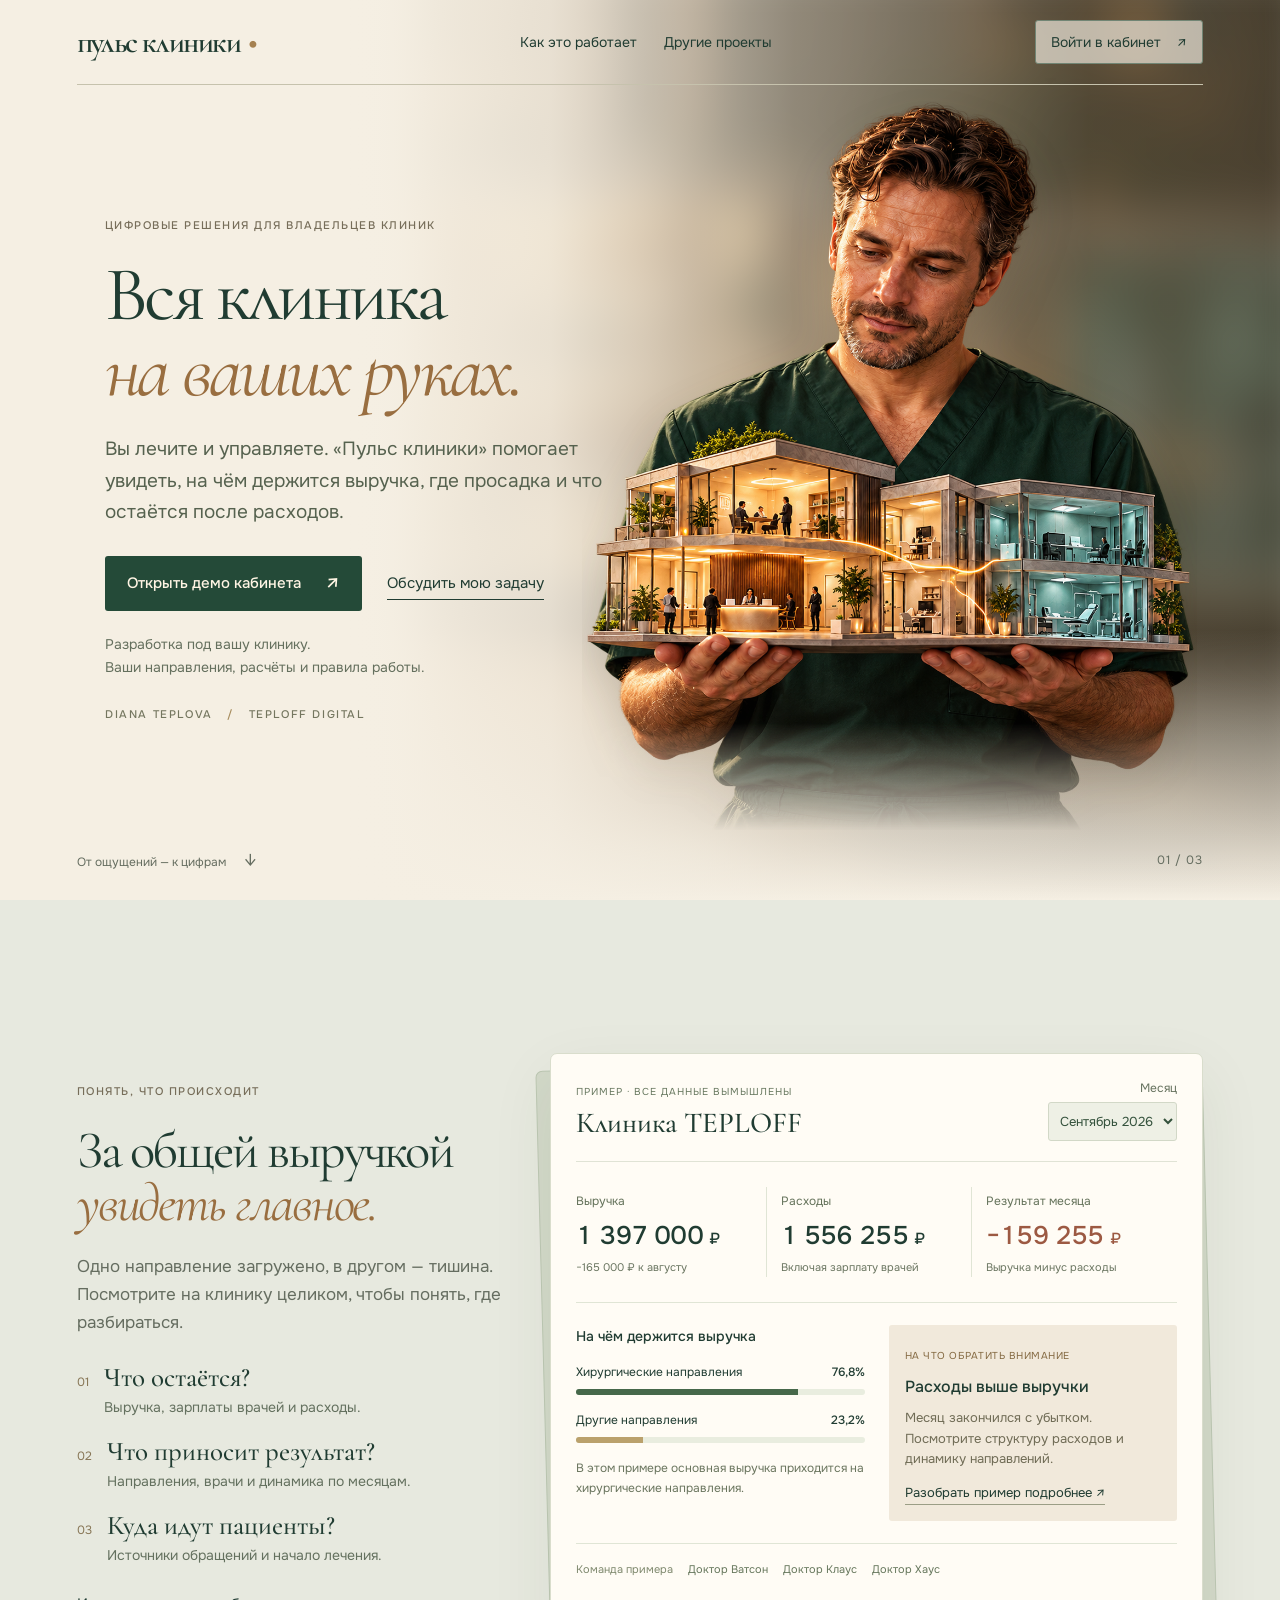
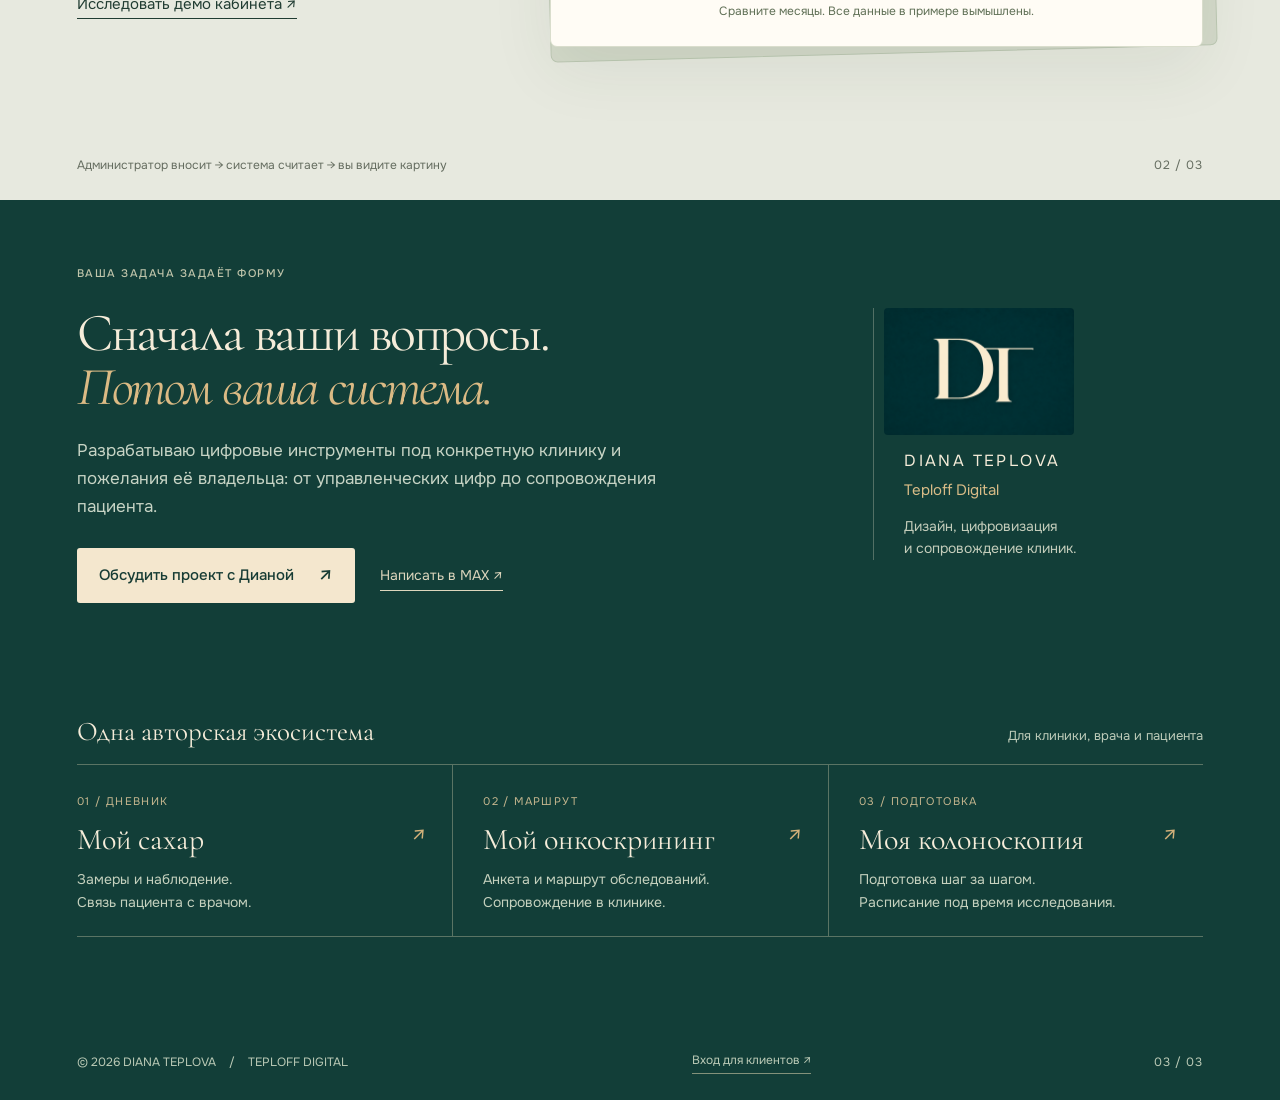
==== commit 32d859e2: "Increase landing readability and tighten desktop hero spacing" ====
--- a/index.html
+++ b/index.html
@@ -12,12 +12,12 @@
 <link rel="icon" href="assets/dt-icon.png"><link rel="apple-touch-icon" href="assets/dt-icon.png">
 <link rel="preconnect" href="https://fonts.googleapis.com"><link rel="preconnect" href="https://fonts.gstatic.com" crossorigin>
 <link href="https://fonts.googleapis.com/css2?family=Onest:wght@400;500;600;700&family=Cormorant+Garamond:ital,wght@0,400;0,500;0,600;1,400;1,500&display=swap" rel="stylesheet">
-<link rel="stylesheet" href="style.css?v=9">
+<link rel="stylesheet" href="style.css?v=10">
 </head><body>
 <a class="skip" href="#main">К содержанию</a>
 <main id="main">
 <section class="screen hero" id="top" aria-labelledby="hero-title">
-<header class="header"><a href="#top" class="brand">пульс клиники<span aria-hidden="true">•</span></a><nav aria-label="Основная навигация"><a href="#picture">Как это работает</a><a href="#projects">Другие проекты</a></nav><a class="login" href="https://пульс-клиники.рф/">Войти в кабинет <span aria-hidden="true">↗</span></a></header>
+<header class="header"><a href="#top" class="brand">пульс клиники<span aria-hidden="true">•</span></a><nav aria-label="Основная навигация"><a href="#picture">Как это работает</a><a href="#projects">Другие проекты</a></nav><a class="login" href="https://пульс-клиники.рф/cabinet.html">Войти в кабинет <span aria-hidden="true">↗</span></a></header>
 <div class="hero-atmosphere" aria-hidden="true"></div><div class="hero-shade" aria-hidden="true"></div>
 <div class="hero-copy"><p class="eyebrow">ЦИФРОВЫЕ РЕШЕНИЯ ДЛЯ ВЛАДЕЛЬЦЕВ КЛИНИК</p><h1 id="hero-title">Вся клиника<br><em>на ваших руках.</em></h1><p class="lead">Вы лечите и управляете. «Пульс клиники» помогает увидеть, на чём держится выручка, где просадка и что остаётся после расходов.</p><div class="hero-actions"><a class="button green" href="demo.html">Открыть демо кабинета <span aria-hidden="true">↗</span></a><a class="underlink" href="#projects">Обсудить мою задачу</a></div><p class="hero-footnote">Разработка под вашу клинику.<br>Ваши направления, расчёты и правила работы.</p><p class="author-line">DIANA TEPLOVA <span>/</span> TEPLOFF DIGITAL</p></div>
 <div class="doctor-scene" role="img" aria-label="Вымышленный врач держит миниатюрную клинику. Врач и макет неподвижны, по фасаду проходит золотой световой пульс."><img class="doctor-static" src="assets/doctor.png" alt="" width="1120" height="1400" fetchpriority="high"><div class="light-effects"><svg class="light-path" viewBox="0 0 1120 1400" aria-hidden="true"><defs><filter id="glow"><feGaussianBlur stdDeviation="6"/></filter><linearGradient id="gold"><stop stop-color="#ffc16b"/><stop offset=".45" stop-color="#fff9d5"/><stop offset="1" stop-color="#ffcc83"/></linearGradient><path id="heartbeat" d="M30 866 C170 850 330 836 450 848 S555 887 606 895 L632 874 L655 917 L683 850 L706 899 C746 911 739 878 788 882 L1085 906"/></defs><use href="#heartbeat" class="pulse-line pulse-halo"/><use href="#heartbeat" class="pulse-line pulse-core"/></svg><div class="clinic-flare" aria-hidden="true"></div></div></div>
@@ -37,5 +37,5 @@
 <a class="project" href="https://мой-онкоскрининг.рф/" target="_blank" rel="noopener"><span class="project-no">02 / МАРШРУТ</span><h4>Мой онкоскрининг <span aria-hidden="true">↗</span></h4><p>Анкета и маршрут обследований. <br>Сопровождение в клинике.</p></a>
 <a class="project" href="https://моя-колоноскопия.рф/" target="_blank" rel="noopener"><span class="project-no">03 / ПОДГОТОВКА</span><h4>Моя колоноскопия <span aria-hidden="true">↗</span></h4><p>Подготовка шаг за шагом. <br>Расписание под время исследования.</p></a>
 </div></div>
-<footer><span>© 2026 DIANA TEPLOVA <span class="footer-divider">/</span> TEPLOFF DIGITAL</span><a href="https://пульс-клиники.рф/">Вход для клиентов ↗</a><span>03 / 03</span></footer>
+<footer><span>© 2026 DIANA TEPLOVA <span class="footer-divider">/</span> TEPLOFF DIGITAL</span><a href="https://пульс-клиники.рф/cabinet.html">Вход для клиентов ↗</a><span>03 / 03</span></footer>
 </section></main><script src="script.js?v=9"></script></body></html>
--- a/style.css
+++ b/style.css
@@ -12,3 +12,92 @@
 @media(prefers-reduced-motion:reduce){html{scroll-behavior:auto}*,*:before,*:after{animation:none!important;transition:none!important}.clinic-flare{display:none}}
 
 @media(max-width:700px){.doctor-scene{height:calc(100svh - 458px)}.metrics strong{font-size:17px}.metrics small{font-size:9px}.report-doctors{display:none}.report-caption{font-size:9px;margin-top:17px}.picture-copy h2{font-size:37px}.project p{font-size:10px}.project h4{font-size:22px}}
+/* Readable type and closer hero composition — 9 November 2026. */
+body{font-size:16px}
+.header nav,.login{font-size:14px}
+.eyebrow{font-size:11px;letter-spacing:1.5px}
+.hero-copy{width:57%}
+.hero h1{font-size:clamp(62px,6vw,92px)}
+.hero .lead{font-size:19px;line-height:1.65;max-width:540px}
+.hero-actions{gap:25px}
+.button{font-size:15px;padding:16px 22px}
+.underlink{font-size:15px}
+.hero-footnote{font-size:14px;line-height:1.65}
+.author-line{font-size:11px;margin-top:27px}
+.doctor-scene{right:3.5%;width:min(48vw,calc((100svh - 125px)*.8));max-width:700px}
+.hero-atmosphere{left:35%}
+.screen-bottom,.screen-bottom>span:last-child{font-size:12px}
+.body-copy,.picture-copy .body-copy{font-size:17px;line-height:1.65;max-width:440px}
+.value-list{gap:18px;margin:25px 0}
+.value-list h3{font-size:27px}
+.value-list p{font-size:14px;line-height:1.5}
+.value-list li>span{font-size:12px}
+.report{padding:25px}
+.report-tag{font-size:10px;letter-spacing:1px}
+.month-label{font-size:12px}
+select{font-size:13px}
+.metrics span{font-size:12px}
+.metrics strong{font-size:clamp(21px,2vw,29px)}
+.metrics p{font-size:11px}
+.metrics small{font-size:16px}
+.report h4{font-size:14px}
+.direction-row{font-size:12px}
+.directions>p{font-size:12px}
+.report-signal>span{font-size:10px;letter-spacing:.5px}
+.report-signal h4{font-size:16px}
+.report-signal p,.report-signal a{font-size:13px}
+.report-doctors{font-size:11px}
+.report-caption{font-size:12px}
+.projects-section{padding-top:65px;gap:28px}
+.projects-section .body-copy{font-size:17px;line-height:1.65;max-width:600px}
+.contact-actions .underlink{font-size:14px}
+.author-card div>p:nth-child(2){font-size:15px}
+.author-description{font-size:14px}
+.ecosystem-heading>p{font-size:13px}
+.project-no{font-size:11px}
+.project p{font-size:14px;line-height:1.6}
+footer{font-size:12px}
+@media(min-width:1101px){.hero-copy{padding-left:2.5%}.doctor-scene{right:6.5%}.hero .lead{max-width:520px}.picture-layout{gap:4%;grid-template-columns:.82fr 1.25fr}}
+@media(min-width:1650px){.hero-copy{padding-left:0}.doctor-scene{right:max(7%,calc((100vw - 1460px)/2))}}
+@media(max-width:1100px) and (min-width:701px){.header nav,.login{font-size:13px}.hero .lead{font-size:18px;max-width:430px}.hero-copy{width:58%}.doctor-scene{right:0}.picture-layout{grid-template-columns:.78fr 1.2fr;gap:3%}.picture-copy h2{font-size:42px}.picture-copy .body-copy{font-size:16px}.report{padding:18px}.metrics strong{font-size:20px}.metrics small{font-size:12px}.metrics span{font-size:11px}.report-columns{gap:15px}.report-signal{padding:12px}.report-doctors{gap:8px;font-size:10px}.projects-top{gap:4%}.author-card{padding-left:20px}.project p{font-size:14px}}
+@media(max-width:700px){
+ .screen{padding:32px 6% 54px}
+ .hero{padding-top:90px;min-height:max(844px,100svh)}
+ .header{height:65px}.login{font-size:12px}.brand{font-size:25px}
+ .hero-copy{width:100%;padding:0}.eyebrow{font-size:10px;letter-spacing:1px;margin-bottom:14px}
+ .hero h1{font-size:clamp(44px,10.6vw,64px)}
+ .hero .lead{font-size:16px;line-height:1.55;max-width:100%;margin-top:17px}
+ .hero-actions{gap:12px 18px;margin-top:20px}
+ .button{font-size:13px;padding:13px 15px;gap:10px}.underlink{font-size:13px}
+ .hero-footnote{font-size:12px;line-height:1.5;margin-top:15px}
+ .author-line{font-size:9px;line-height:1.5;margin-top:12px;letter-spacing:1px}
+ .doctor-scene{right:2%;height:calc(100svh - 530px);min-height:310px;max-height:470px;width:auto;max-width:96%;bottom:25px}
+ .hero-atmosphere{left:0;top:48%}
+ .screen-bottom,.screen-bottom>span:last-child{font-size:10px}
+ .screen-bottom{bottom:13px}.hero .screen-bottom>a{font-size:10px}
+ .picture-section{min-height:max(844px,100svh)}
+ .picture-layout{gap:19px}
+ .picture-copy h2{font-size:37px}
+ .picture-copy .body-copy{font-size:15px;line-height:1.5;margin-top:13px;max-width:none}
+ .value-list{gap:11px;margin:17px 0 0}
+ .value-list h3{font:500 13px/1.3 var(--sans)}
+ .value-list p{font-size:11px;line-height:1.45;margin-top:6px}
+ .report{padding:16px 13px}
+ .report-top{gap:10px;padding-bottom:13px}
+ .report-tag{font-size:8px;letter-spacing:.5px;max-width:175px}
+ .report h3{font-size:24px}
+ .month-label{font-size:10px}select{font-size:11px;padding:8px 4px}
+ .metrics{padding:16px 0;gap:8px}.metrics span{font-size:10px}.metrics strong{font-size:17px;line-height:1.8}.metrics small{font-size:9px}.metrics p{font-size:10px;line-height:1.4}
+ .report-columns{padding-top:15px;gap:13px}
+ .report h4{font-size:12px;line-height:1.4}.direction-row{font-size:11px;line-height:1.35;gap:5px}
+ .report-signal{padding:12px}.report-signal>span{font-size:8px;line-height:1.4}.report-signal h4{font-size:13px;margin:10px 0}.report-signal p{display:none}.report-signal a{font-size:12px;line-height:1.4;margin-top:5px}
+ .report-caption{font-size:11px;line-height:1.45;margin-top:14px}
+ .picture-section .screen-bottom>span:first-child{font-size:9px;max-width:260px}
+ .projects-section{padding-top:34px;padding-bottom:19px;gap:22px;min-height:max(844px,100svh)}
+ .projects-section h2{font-size:35px}.projects-section .body-copy{font-size:15px;line-height:1.5;margin-top:14px}
+ .contact-actions{gap:13px;flex-wrap:wrap;margin-top:19px}.contact-actions .button{font-size:12px;padding:13px}.contact-actions .underlink{font-size:12px}
+ .author-card{margin-top:20px;gap:13px}.author-card img{width:72px;height:48px}.author-card .author-name{font-size:13px}.author-card div>p:nth-child(2){font-size:12px}
+ .ecosystem-heading h3{font-size:24px}.project,.project+.project{padding:14px 0;grid-template-columns:1fr 1.1fr;gap:13px}.project h4{font-size:23px}.project p{font-size:13px;line-height:1.45}
+ footer{font-size:10px;gap:12px}footer>span:first-child{max-width:210px}
+}
+@media(max-width:360px){.hero{min-height:920px}.doctor-scene{bottom:35px}.hero-actions{gap:12px}.hero h1{font-size:44px}.hero .lead{font-size:16px}.hero-actions .underlink{font-size:13px}.login{font-size:11px}.brand{font-size:23px}.metrics strong{font-size:15px}.metrics p{font-size:9px}.project h4{font-size:22px}.projects-section h2{font-size:33px}}
